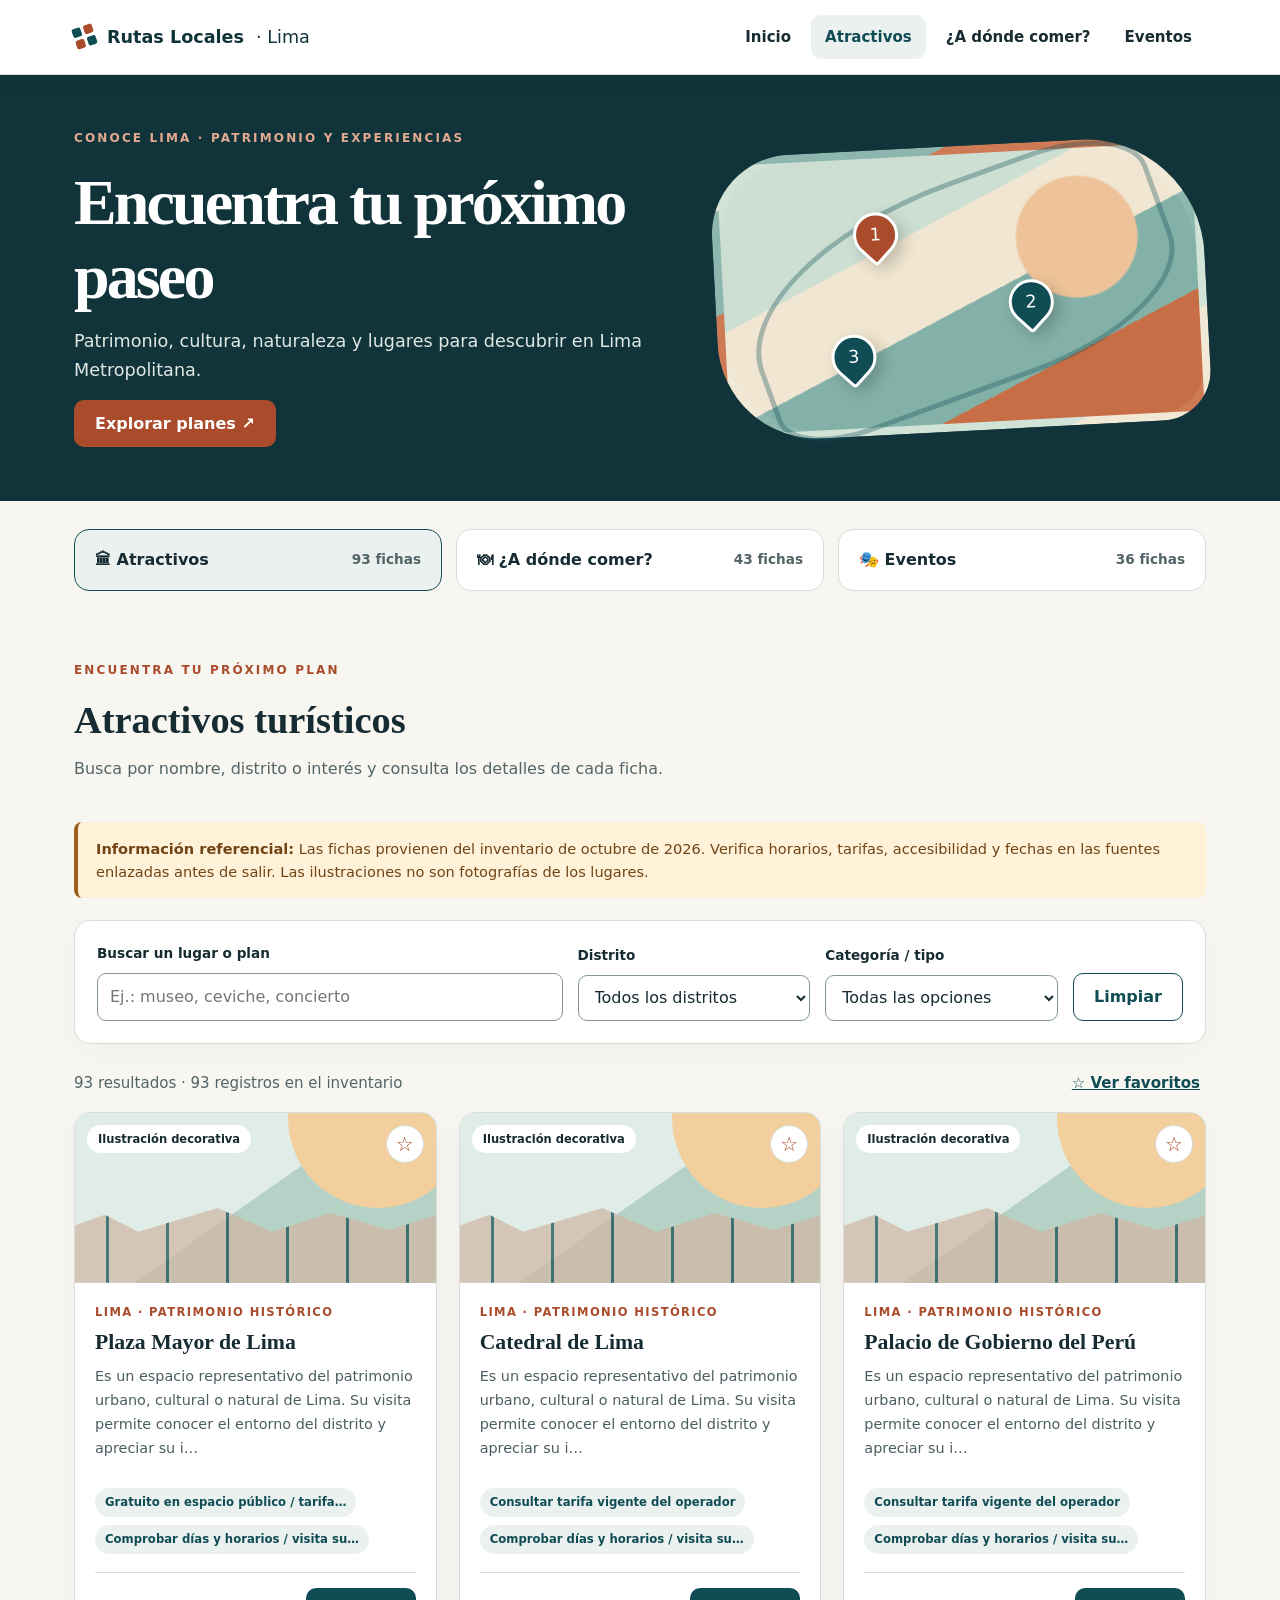
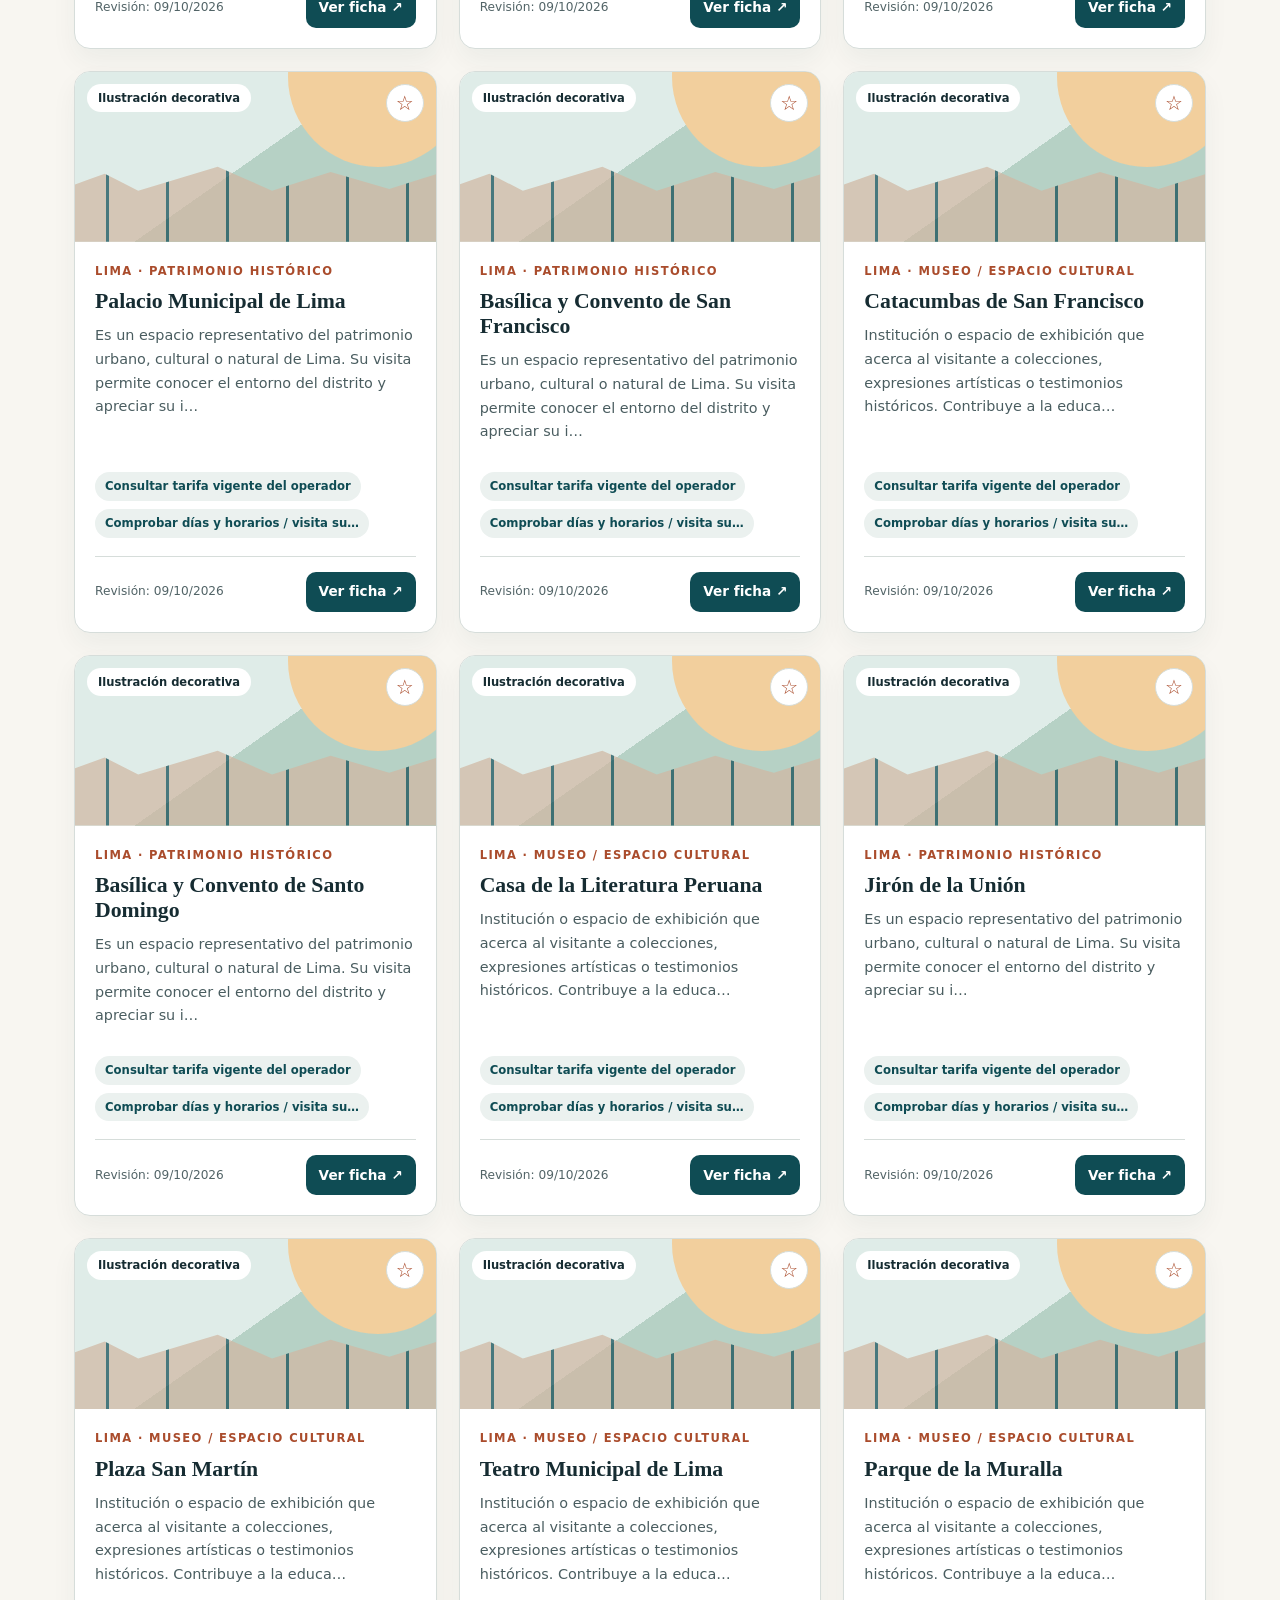
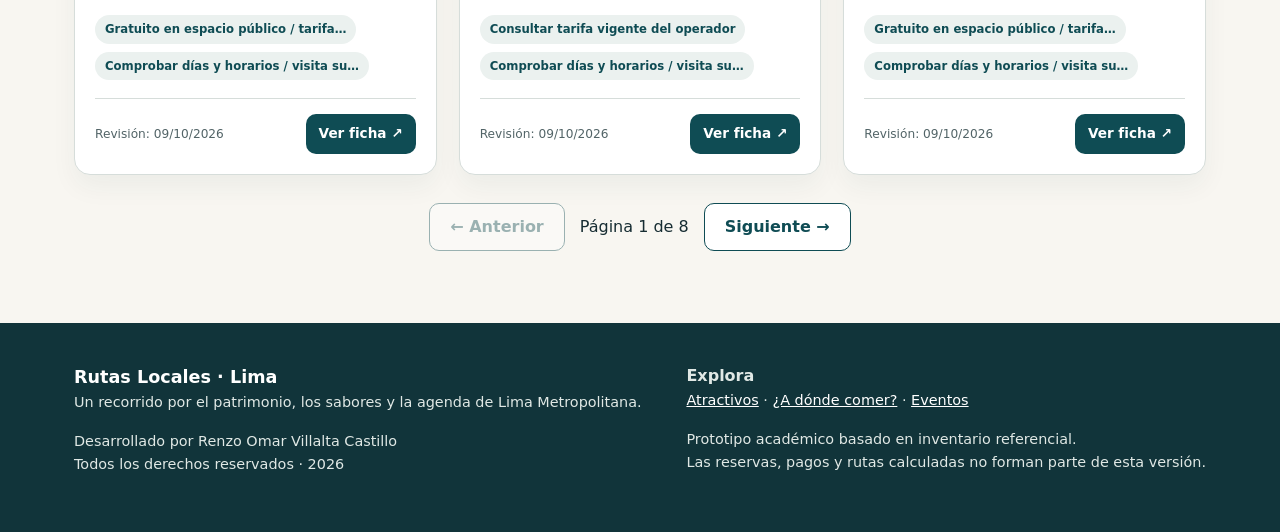
==== atractivos.html @ d4fa23a5 "Se actualiza el repositorio" ====
<!doctype html><html lang="es"><head><meta charset="utf-8"><meta name="viewport" content="width=device-width, initial-scale=1"><meta name="theme-color" content="#11343a"><meta name="description" content="Explora atractivos, gastronomía y eventos de Lima Metropolitana con fichas, filtros y enlaces a fuentes."><link rel="stylesheet" href="assets/estilos.css"><title>Rutas Locales Lima</title></head><body data-section="atractivos"><a class="skip" href="#main">Saltar al contenido</a><header class="site-header"><div class="wrap nav"><a class="brand" href="index.html" aria-label="Rutas Locales Lima, inicio"><span class="logo" aria-hidden="true"><i></i><i></i><i></i><i></i></span> Rutas Locales <span style="font-weight:400">· Lima</span></a><button class="menu-toggle" id="mobile-menu" type="button" aria-expanded="false" aria-controls="nav-links">☰ Menú</button><nav class="links" id="nav-links" aria-label="Navegación principal"><a href="index.html">Inicio</a><a id="nav-atractivos" href="atractivos.html">Atractivos</a><a id="nav-restaurantes" href="restaurantes.html">¿A dónde comer?</a><a id="nav-eventos" href="eventos.html">Eventos</a></nav></div></header><main id="main"><section class="hero"><div class="wrap hero-inner"><div><div class="eyebrow" id="hero-eyebrow"></div><h1 id="hero-title"></h1><p id="hero-subtitle"></p><a class="btn btn-accent" href="#explorar">Explorar planes ↗</a></div><div class="hero-art" aria-hidden="true"><div class="pin one"><span>1</span></div><div class="pin two"><span>2</span></div><div class="pin three"><span>3</span></div></div></div></section><div class="wrap"><nav class="tabs" aria-label="Explorar secciones"><a id="tab-atractivos" class="tab" href="atractivos.html"><span>🏛 Atractivos</span><b id="count-atractivos"></b></a><a id="tab-restaurantes" class="tab" href="restaurantes.html"><span>🍽 ¿A dónde comer?</span><b id="count-restaurantes"></b></a><a id="tab-eventos" class="tab" href="eventos.html"><span>🎭 Eventos</span><b id="count-eventos"></b></a></nav><section class="catalog" id="explorar"><div class="section-head"><div><div class="eyebrow" style="color:var(--terra)">ENCUENTRA TU PRÓXIMO PLAN</div><h2 id="section-title"></h2><p id="section-description"></p></div></div><div class="notice" role="note"><strong>Información referencial:</strong> Las fichas provienen del inventario de octubre de 2026. Verifica horarios, tarifas, accesibilidad y fechas en las fuentes enlazadas antes de salir. Las ilustraciones no son fotografías de los lugares.</div><form class="filters" id="filter-form" onsubmit="return false"><div class="field"><label for="search">Buscar un lugar o plan</label><input id="search" type="search" placeholder="Ej.: museo, ceviche, concierto" autocomplete="off"></div><div class="field"><label for="district">Distrito</label><select id="district"><option value="">Todos los distritos</option></select></div><div class="field"><label id="category-label" for="category">Categoría / tipo</label><select id="category"><option value="">Todas</option></select></div><button id="clear" class="btn btn-light" type="button">Limpiar</button></form><div class="meta-line"><span id="result-count" aria-live="polite"></span><button type="button" class="toggle-favs" id="only-favs">☆ Ver favoritos</button></div><div class="cards" id="results" aria-label="Resultados del catálogo"></div><nav class="pages" aria-label="Paginación"><button id="prev" type="button" class="btn btn-light">← Anterior</button><span id="page-label" aria-live="polite"></span><button id="next" type="button" class="btn btn-light">Siguiente →</button></nav></section></div></main><footer class="site-footer"><div class="wrap footer-grid"><div><a class="brand" href="index.html" style="color:white">Rutas Locales · Lima</a><p>Un recorrido por el patrimonio, los sabores y la agenda de Lima Metropolitana.</p><p>Desarrollado por Renzo Omar Villalta Castillo<br>Todos los derechos reservados · 2026</p></div><div><strong>Explora</strong><p><a href="atractivos.html">Atractivos</a> · <a href="restaurantes.html">¿A dónde comer?</a> · <a href="eventos.html">Eventos</a></p><p>Prototipo académico basado en inventario referencial.<br>Las reservas, pagos y rutas calculadas no forman parte de esta versión.</p></div></div></footer><dialog class="dialog" id="detail-modal" aria-labelledby="modal-title"><div class="dialog-content"><div class="dialog-top"><div><div class="kicker" id="modal-kicker"></div><h2 id="modal-title"></h2></div><button class="close" id="modal-close" aria-label="Cerrar ficha" type="button">×</button></div><p id="modal-description"></p><div class="detail-grid" id="modal-fields"></div><div class="detail-links" id="modal-links"></div><div class="related" id="related"></div></div></dialog><script src="assets/datos.js"></script><script src="assets/app.js"></script></body></html>
---- assets/estilos.css ----
:root{--deep:#11343a;--primary:#0f4c54;--terra:#aa4c2c;--ink:#162c32;--canvas:#f8f6f1;--mist:#ebf1ef;--border:#d6ddda;--muted:#526467;--radius:16px}*{box-sizing:border-box}html{scroll-behavior:smooth}body{margin:0;background:var(--canvas);color:var(--ink);font:16px/1.6 system-ui,-apple-system,'Segoe UI',sans-serif}a{color:var(--primary)}button,input,select{font:inherit}button,a,select,input{outline-offset:3px}button:focus-visible,a:focus-visible,input:focus-visible,select:focus-visible{outline:3px solid #e6a65c}h1,h2,h3{font-family:Georgia,'Times New Roman',serif;line-height:1.15;margin:0 0 14px}h1{font-size:clamp(2.6rem,5vw,4.8rem);letter-spacing:-.045em}h2{font-size:clamp(1.8rem,3vw,2.7rem)}h3{font-size:1.45rem}p{margin:0 0 16px}.wrap{max-width:1180px;margin:auto;padding:0 24px}.skip{position:absolute;left:-9999px;top:0;background:white;padding:14px;z-index:200}.skip:focus{left:8px}.site-header{background:white;border-bottom:1px solid var(--border);position:sticky;top:0;z-index:50;box-shadow:0 5px 20px #11343a09}.nav{display:flex;align-items:center;justify-content:space-between;min-height:74px;gap:16px}.brand{font-weight:850;text-decoration:none;color:var(--deep);display:flex;align-items:center;gap:12px;white-space:nowrap;font-size:1.1rem}.logo{display:grid;grid-template-columns:repeat(2,9px);gap:3px;transform:rotate(-19deg)}.logo i{width:9px;height:9px;border-radius:2px;background:var(--primary)}.logo i:nth-child(2),.logo i:nth-child(3){background:var(--terra)}.links{display:flex;gap:6px;align-items:center}.links a{text-decoration:none;color:var(--ink);padding:10px 14px;border-radius:10px;font-weight:650;font-size:.94rem}.links a:hover,.links a.active{background:var(--mist);color:var(--primary)}.menu-toggle{display:none;border:1px solid var(--border);background:white;border-radius:10px;padding:8px 14px;min-height:44px;cursor:pointer}.hero{background:var(--deep);color:white;overflow:hidden}.hero-inner{display:grid;grid-template-columns:minmax(0,1.1fr) minmax(310px,.9fr);align-items:center;min-height:385px;gap:40px;padding-top:54px;padding-bottom:54px}.eyebrow{color:#e4aa91;letter-spacing:.18em;font-size:.75rem;font-weight:850;text-transform:uppercase;margin-bottom:18px}.hero p{color:#e0e8e5;max-width:56ch;font-size:1.1rem}.hero-art{min-height:285px;border-radius:80px 120px 50px 100px;position:relative;background:radial-gradient(circle at 75% 33%,#eec399 0 15%,transparent 15.5%),linear-gradient(155deg,#cddfd3 0 34%,#f0e6d1 34% 54%,#83b1a7 54% 75%,#c86e46 75%);border:8px solid #ffffff15;transform:rotate(-3deg)}.hero-art:before{content:"";position:absolute;inset:30px 20px;border:5px solid #0f4c5455;border-radius:55% 25% 40% 20%;transform:rotate(-17deg)}.pin{position:absolute;background:var(--terra);color:white;min-width:45px;height:45px;border:3px solid white;border-radius:50% 50% 50% 4px;transform:rotate(-45deg);display:grid;place-items:center;box-shadow:0 8px 16px #0003;font-size:1.1rem}.pin span{transform:rotate(45deg)}.pin.one{top:20%;left:28%}.pin.two{top:48%;left:60%;background:var(--primary)}.pin.three{top:65%;left:22%;background:var(--primary)}.btn{display:inline-flex;align-items:center;justify-content:center;min-height:44px;padding:10px 20px;border:1.5px solid transparent;border-radius:10px;font-weight:750;text-decoration:none;cursor:pointer;transition:.2s;gap:8px}.btn-primary{background:var(--primary);color:white}.btn-accent{background:var(--terra);color:white}.btn-light{background:white;color:var(--primary);border-color:var(--primary)}.btn:hover{filter:brightness(1.1);transform:translateY(-1px)}.btn.small{font-size:.85rem;padding:8px 12px;min-height:40px}.btn:disabled{opacity:.4;cursor:not-allowed}.tabs{display:grid;grid-template-columns:repeat(3,1fr);gap:14px;margin:28px 0}.tab{display:flex;align-items:center;justify-content:space-between;gap:10px;text-decoration:none;border:1px solid var(--border);border-radius:15px;background:white;padding:17px 20px;font-weight:800;color:var(--ink)}.tab b{font-size:.85rem;color:var(--muted)}.tab.current{background:var(--mist);border-color:var(--primary)}main section.catalog{padding:42px 0 72px}.section-head{display:flex;justify-content:space-between;gap:25px;align-items:end;margin-bottom:24px}.section-head p{color:var(--muted);max-width:650px}.notice{background:#fff2d9;border-left:4px solid #9d601b;padding:15px 18px;border-radius:8px;color:#714415;font-size:.91rem;margin:22px 0}.filters{background:white;border:1px solid var(--border);padding:22px;border-radius:16px;display:grid;grid-template-columns:2fr 1fr 1fr auto;gap:15px;align-items:end;box-shadow:0 8px 30px #163a3909}.field label{font-weight:750;font-size:.85rem;display:block;margin-bottom:8px}.field input,.field select{width:100%;min-height:46px;border:1px solid #849995;border-radius:9px;padding:10px 12px;background:white;color:var(--ink)}.meta-line{display:flex;justify-content:space-between;flex-wrap:wrap;gap:12px;align-items:center;margin:26px 0 16px;color:var(--muted);font-size:.94rem}.toggle-favs{border:0;background:transparent;color:var(--primary);text-decoration:underline;cursor:pointer;font-weight:700}.cards{display:grid;grid-template-columns:repeat(3,minmax(0,1fr));gap:22px}.card{background:white;border:1px solid var(--border);border-radius:16px;overflow:hidden;display:flex;flex-direction:column;box-shadow:0 12px 26px #11343a0d}.card-art{height:170px;position:relative;overflow:hidden;background:linear-gradient(145deg,#dfece8 0 50%,#b6d1c5 50%)}.card-art:before{content:"";position:absolute;width:180px;height:180px;border-radius:50%;background:#f2cf9d;right:-32px;top:-85px}.card-art:after{content:"";position:absolute;bottom:0;left:-8%;width:116%;height:85px;background:repeating-linear-gradient(90deg,#0f4c54 0 3px,transparent 3px 60px),linear-gradient(#d0b8a2,#d0b8a2);clip-path:polygon(0 45%,14% 20%,22% 40%,41% 12%,54% 40%,68% 18%,82% 38%,100% 10%,100% 100%,0 100%);opacity:.72}.card-art.food{background:linear-gradient(155deg,#f5e3ce 20%,#edd0b0 55%,#adc9ba 55%)}.card-art.food:after{width:135px;height:135px;bottom:-35px;left:calc(50% - 68px);border:18px solid #fffdf8;border-radius:50%;background:radial-gradient(circle at 45% 40%,#cc6e3d 0 22%,#648a64 24% 35%,#f4ce90 38% 60%,#a14b29 65%);clip-path:none;opacity:1;box-shadow:0 7px 30px #40201930}.card-art.event{background:linear-gradient(145deg,#e8d8cf 0 52%,#a6c8ba 52%)}.card-art.event:after{width:65%;height:115px;bottom:-18px;left:18%;background:linear-gradient(135deg,#a84c2c,#6e2f27);clip-path:polygon(0 0,100% 0,90% 100%,10% 100%);opacity:1}.art-tag{position:absolute;top:12px;left:12px;background:white;border-radius:20px;padding:5px 11px;font-weight:800;font-size:.72rem;z-index:2}.fav{position:absolute;right:12px;top:12px;z-index:2;min-height:38px;min-width:38px;border-radius:50%;border:1px solid #d6ddda;background:white;color:var(--terra);font-size:1.25rem;cursor:pointer}.fav[aria-pressed=true]{background:#fbe7dc}.card-body{padding:20px;display:flex;flex-direction:column;flex:1}.kicker{font-size:.72rem;letter-spacing:.12em;text-transform:uppercase;color:var(--terra);font-weight:850;margin-bottom:9px}.card h3{font-size:1.36rem;margin-bottom:10px}.card p{color:#4a5d60;font-size:.9rem;line-height:1.65}.facts{display:flex;flex-wrap:wrap;gap:8px;margin-top:auto;padding-top:12px}.chip{background:var(--mist);color:var(--primary);padding:5px 10px;border-radius:30px;font-size:.73rem;font-weight:750;max-width:100%;overflow:hidden;text-overflow:ellipsis;white-space:nowrap}.card-bottom{border-top:1px solid var(--border);margin-top:18px;padding-top:15px;display:flex;align-items:center;justify-content:space-between;gap:10px}.stamp{font-size:.76rem;color:var(--muted)}.pages{display:flex;justify-content:center;align-items:center;gap:15px;margin-top:28px}.empty{padding:40px;background:white;text-align:center;border:1px dashed var(--border);border-radius:16px}.site-footer{background:var(--deep);color:#e0e8e5;padding:40px 0}.site-footer p{font-size:.9rem}.footer-grid{display:flex;justify-content:space-between;gap:30px;flex-wrap:wrap}.footer-grid a{color:white}.dialog{border:0;padding:0;background:white;border-radius:18px;max-width:min(790px,calc(100% - 25px));width:100%;max-height:90vh;box-shadow:0 25px 75px #0006;color:var(--ink)}.dialog::backdrop{background:#092628ab}.dialog-content{padding:28px}.dialog-top{display:flex;justify-content:space-between;align-items:start;gap:18px}.close{border:1px solid var(--border);background:white;border-radius:9px;min-height:40px;min-width:40px;cursor:pointer;font-size:1.3rem}.detail-grid{display:grid;grid-template-columns:1fr 1fr;gap:15px;margin:20px 0}.detail{background:var(--canvas);border:1px solid var(--border);border-radius:12px;padding:13px 16px;overflow-wrap:anywhere}.detail strong{display:block;font-size:.79rem;text-transform:uppercase;letter-spacing:.045em;color:var(--primary);margin-bottom:7px}.detail span{white-space:pre-wrap;font-size:.91rem}.detail-links{display:flex;flex-wrap:wrap;gap:10px;margin-top:22px}.related{margin-top:25px;padding-top:18px;border-top:1px solid var(--border)}.related-list{display:flex;flex-wrap:wrap;gap:8px}.related-list button{border:1px solid var(--border);background:white;border-radius:10px;padding:9px;cursor:pointer;color:var(--primary)}@media(max-width:920px){.cards{grid-template-columns:repeat(2,minmax(0,1fr))}.filters{grid-template-columns:1fr 1fr}.hero-inner{gap:22px}.hero-art{min-height:240px}}@media(max-width:680px){.wrap{padding:0 17px}.menu-toggle{display:block}.links{display:none;position:absolute;top:74px;left:0;right:0;background:white;box-shadow:0 12px 16px #0002;padding:12px 20px;flex-direction:column;align-items:stretch}.links.open{display:flex}.hero-inner{grid-template-columns:1fr;padding-top:50px;padding-bottom:25px}.hero-art{min-height:170px;margin-top:10px}.tabs{grid-template-columns:1fr;gap:8px}.section-head{display:block}.filters{grid-template-columns:1fr}.cards{grid-template-columns:1fr}.detail-grid{grid-template-columns:1fr}.dialog-content{padding:18px}.footer-grid{display:block}}@media(prefers-reduced-motion:reduce){html{scroll-behavior:auto}*{transition:none!important}}
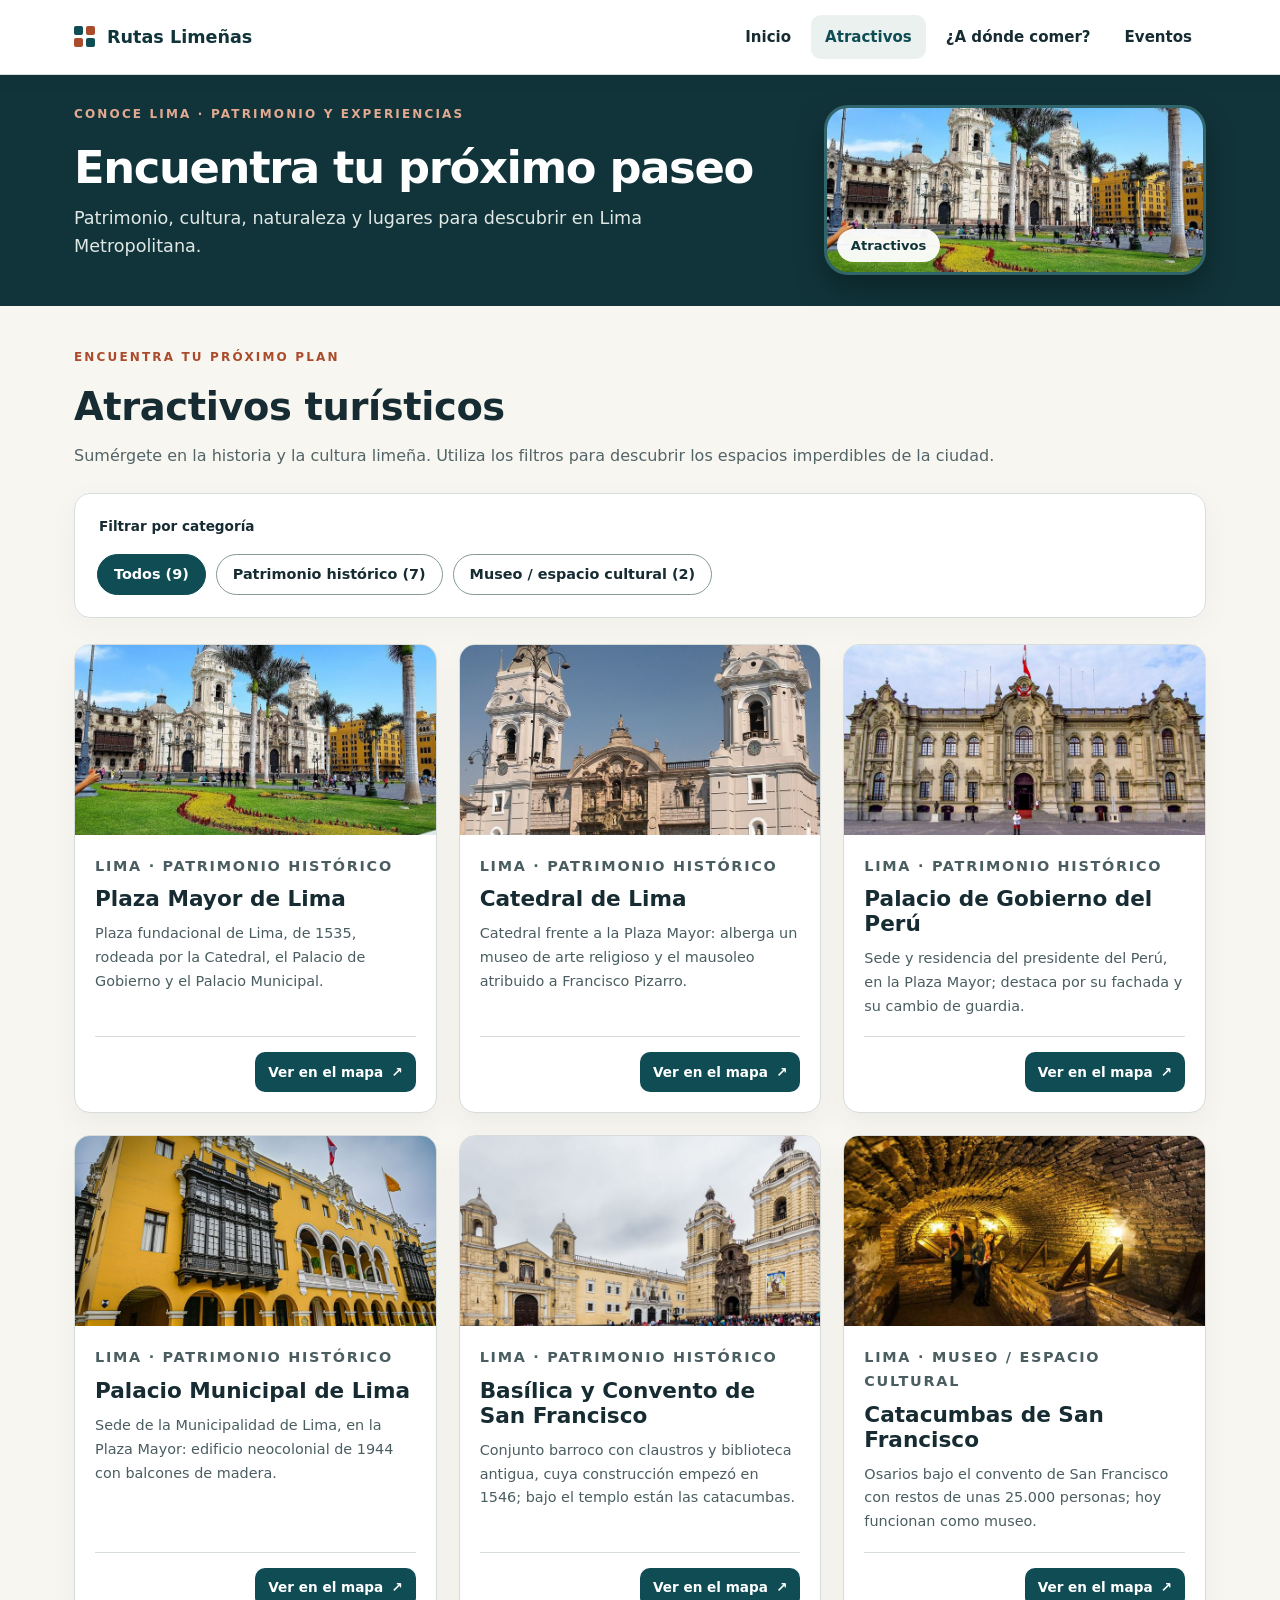
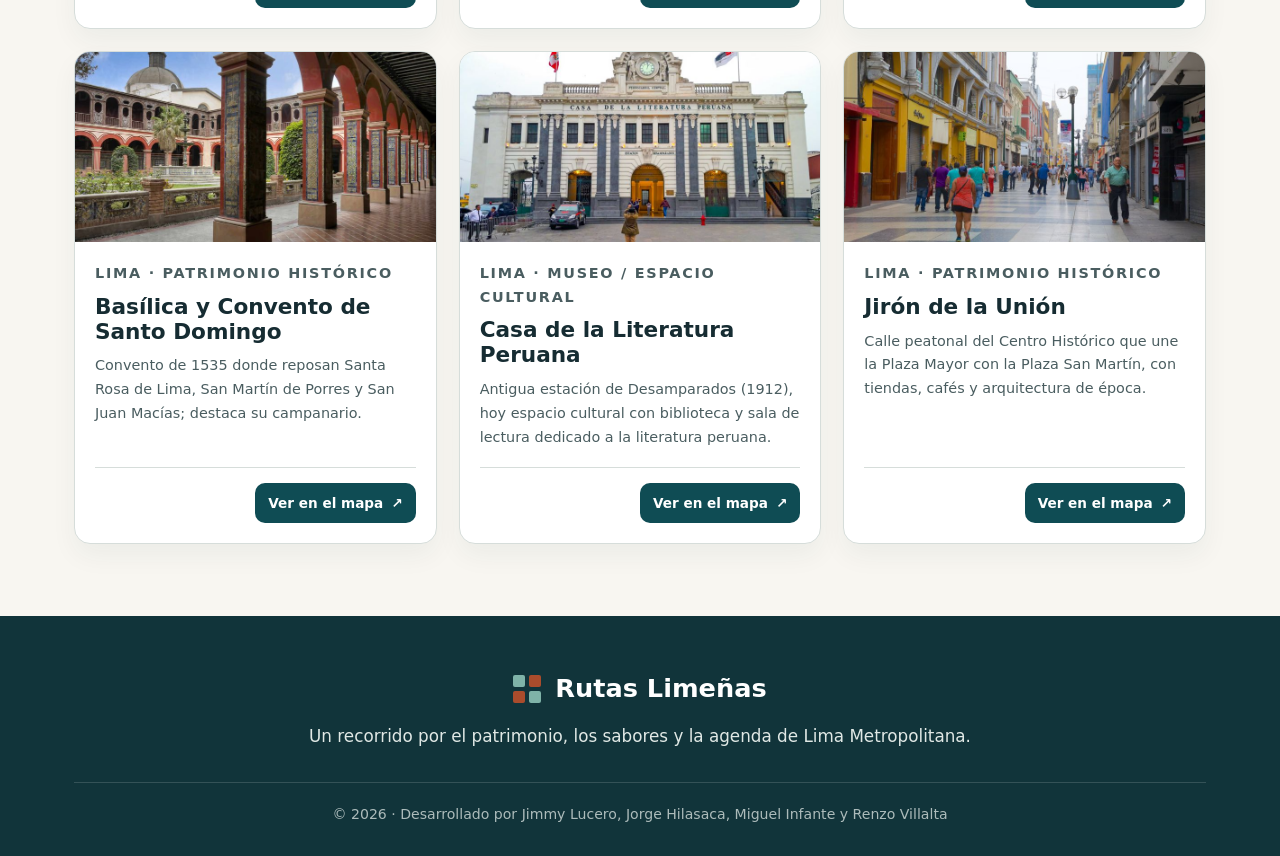
==== commit bba027f8: "Se actualizó a lenguaje HTML5 y CSS3." ====
--- a/atractivos.html
+++ b/atractivos.html
@@ -1 +1,353 @@
-<!doctype html><html lang="es"><head><meta charset="utf-8"><meta name="viewport" content="width=device-width, initial-scale=1"><meta name="theme-color" content="#11343a"><meta name="description" content="Explora atractivos, gastronomía y eventos de Lima Metropolitana con fichas, filtros y enlaces a fuentes."><link rel="stylesheet" href="assets/estilos.css"><title>Rutas Locales Lima</title></head><body data-section="atractivos"><a class="skip" href="#main">Saltar al contenido</a><header class="site-header"><div class="wrap nav"><a class="brand" href="index.html" aria-label="Rutas Locales Lima, inicio"><span class="logo" aria-hidden="true"><i></i><i></i><i></i><i></i></span> Rutas Locales <span style="font-weight:400">· Lima</span></a><button class="menu-toggle" id="mobile-menu" type="button" aria-expanded="false" aria-controls="nav-links">☰ Menú</button><nav class="links" id="nav-links" aria-label="Navegación principal"><a href="index.html">Inicio</a><a id="nav-atractivos" href="atractivos.html">Atractivos</a><a id="nav-restaurantes" href="restaurantes.html">¿A dónde comer?</a><a id="nav-eventos" href="eventos.html">Eventos</a></nav></div></header><main id="main"><section class="hero"><div class="wrap hero-inner"><div><div class="eyebrow" id="hero-eyebrow"></div><h1 id="hero-title"></h1><p id="hero-subtitle"></p><a class="btn btn-accent" href="#explorar">Explorar planes ↗</a></div><div class="hero-art" aria-hidden="true"><div class="pin one"><span>1</span></div><div class="pin two"><span>2</span></div><div class="pin three"><span>3</span></div></div></div></section><div class="wrap"><nav class="tabs" aria-label="Explorar secciones"><a id="tab-atractivos" class="tab" href="atractivos.html"><span>🏛 Atractivos</span><b id="count-atractivos"></b></a><a id="tab-restaurantes" class="tab" href="restaurantes.html"><span>🍽 ¿A dónde comer?</span><b id="count-restaurantes"></b></a><a id="tab-eventos" class="tab" href="eventos.html"><span>🎭 Eventos</span><b id="count-eventos"></b></a></nav><section class="catalog" id="explorar"><div class="section-head"><div><div class="eyebrow" style="color:var(--terra)">ENCUENTRA TU PRÓXIMO PLAN</div><h2 id="section-title"></h2><p id="section-description"></p></div></div><div class="notice" role="note"><strong>Información referencial:</strong> Las fichas provienen del inventario de octubre de 2026. Verifica horarios, tarifas, accesibilidad y fechas en las fuentes enlazadas antes de salir. Las ilustraciones no son fotografías de los lugares.</div><form class="filters" id="filter-form" onsubmit="return false"><div class="field"><label for="search">Buscar un lugar o plan</label><input id="search" type="search" placeholder="Ej.: museo, ceviche, concierto" autocomplete="off"></div><div class="field"><label for="district">Distrito</label><select id="district"><option value="">Todos los distritos</option></select></div><div class="field"><label id="category-label" for="category">Categoría / tipo</label><select id="category"><option value="">Todas</option></select></div><button id="clear" class="btn btn-light" type="button">Limpiar</button></form><div class="meta-line"><span id="result-count" aria-live="polite"></span><button type="button" class="toggle-favs" id="only-favs">☆ Ver favoritos</button></div><div class="cards" id="results" aria-label="Resultados del catálogo"></div><nav class="pages" aria-label="Paginación"><button id="prev" type="button" class="btn btn-light">← Anterior</button><span id="page-label" aria-live="polite"></span><button id="next" type="button" class="btn btn-light">Siguiente →</button></nav></section></div></main><footer class="site-footer"><div class="wrap footer-grid"><div><a class="brand" href="index.html" style="color:white">Rutas Locales · Lima</a><p>Un recorrido por el patrimonio, los sabores y la agenda de Lima Metropolitana.</p><p>Desarrollado por Renzo Omar Villalta Castillo<br>Todos los derechos reservados · 2026</p></div><div><strong>Explora</strong><p><a href="atractivos.html">Atractivos</a> · <a href="restaurantes.html">¿A dónde comer?</a> · <a href="eventos.html">Eventos</a></p><p>Prototipo académico basado en inventario referencial.<br>Las reservas, pagos y rutas calculadas no forman parte de esta versión.</p></div></div></footer><dialog class="dialog" id="detail-modal" aria-labelledby="modal-title"><div class="dialog-content"><div class="dialog-top"><div><div class="kicker" id="modal-kicker"></div><h2 id="modal-title"></h2></div><button class="close" id="modal-close" aria-label="Cerrar ficha" type="button">×</button></div><p id="modal-description"></p><div class="detail-grid" id="modal-fields"></div><div class="detail-links" id="modal-links"></div><div class="related" id="related"></div></div></dialog><script src="assets/datos.js"></script><script src="assets/app.js"></script></body></html>+<!doctype html>
+<!--
+  ============================================================
+  atractivos.html · Sección "Atractivos turísticos" de "Rutas Limeñas"
+  ------------------------------------------------------------
+  Página estática: solo HTML5 y CSS3 (css/estilos.css).
+  Sin JavaScript ni frameworks externos.
+
+  Las 9 tarjetas se escribieron directamente en el HTML con datos
+  del archivo inventario.json (93 registros en la sección).
+  Cómo funciona sin JavaScript:
+    - Filtros  → botones de opción (radio) + regla CSS :has()
+    - Enlaces  → cada tarjeta abre su ubicación en Google Maps
+  Estructura:
+    header  → logotipo, menú móvil y navegación
+    main    → hero ligero + filtros + 9 tarjetas con enlaces
+    footer  → nombre del sitio, descripción y autores
+  ============================================================
+-->
+<html lang="es">
+  <head>
+    <meta charset="utf-8">
+    <!-- Viewport: necesario para que las media queries funcionen en móviles -->
+    <meta name="viewport" content="width=device-width, initial-scale=1">
+    <meta name="theme-color" content="#11343a">
+    <meta name="description" content="Explora atractivos, gastronomía y eventos de Lima Metropolitana con descripciones breves y enlaces a mapas.">
+    <title>Atractivos turísticos | Rutas Limeñas</title>
+
+    <!-- Hoja de estilos externa: todo el diseño visual del sitio -->
+    <link rel="stylesheet" href="css/estilos.css">
+  </head>
+
+  <body>
+    <!-- Enlace de accesibilidad: salta directo al contenido con el teclado -->
+    <a class="skip" href="#main">Saltar al contenido</a>
+
+    <!-- ================= CABECERA ================= -->
+    <header class="site-header">
+      <div class="wrap nav">
+        <!-- Logotipo: los 4 <i> se dibujan como cuadros con CSS Grid -->
+        <a class="brand" href="index.html" aria-label="Rutas Limeñas, ir al inicio">
+          <span class="logo" aria-hidden="true">
+            <i></i>
+            <i></i>
+            <i></i>
+            <i></i>
+          </span>
+          Rutas Limeñas
+        </a>
+
+        <!--
+          Menú móvil sin JavaScript: la casilla guarda el estado
+          (marcada = abierto) y la etiqueta funciona como botón.
+          Ambos solo se muestran en pantallas pequeñas.
+        -->
+        <input class="menu-check" type="checkbox" id="menu-check" aria-controls="nav-links">
+        <label class="menu-toggle" for="menu-check">
+          <span aria-hidden="true">☰</span> Menú
+        </label>
+
+        <!-- Navegación principal: aria-current marca la página actual -->
+        <nav class="links" id="nav-links" aria-label="Navegación principal">
+          <a href="index.html">Inicio</a>
+          <a href="atractivos.html" aria-current="page">Atractivos</a>
+          <a href="restaurantes.html">¿A dónde comer?</a>
+          <a href="eventos.html">Eventos</a>
+        </nav>
+      </div>
+    </header>
+
+    <!-- ================= CONTENIDO PRINCIPAL ================= -->
+    <main id="main">
+      <!-- HERO LIGERO: título, texto y una sola foto de la sección (sin botón) -->
+      <section class="hero hero-ligero" aria-labelledby="hero-titulo">
+        <div class="wrap hero-inner">
+          <div class="hero-text">
+            <p class="eyebrow">Conoce Lima · Patrimonio y experiencias</p>
+            <h1 id="hero-titulo">Encuentra tu próximo paseo</h1>
+            <p>Patrimonio, cultura, naturaleza y lugares para descubrir en Lima Metropolitana.</p>
+          </div>
+
+          <div class="hero-visual">
+            <figure class="hero-art hero-tile">
+              <img src="imagenes/miniaturas/atractivo_1.jpg" width="800" height="450" decoding="async"
+                   alt="Plaza Mayor de Lima con jardines, palmeras y la Catedral al fondo">
+              <figcaption>Atractivos</figcaption>
+            </figure>
+          </div>
+        </div>
+      </section>
+
+      <div class="wrap">
+        <!-- ================= CATÁLOGO ================= -->
+        <section class="catalog" id="explorar" aria-labelledby="titulo-seccion">
+          <div class="section-head">
+            <p class="eyebrow">Encuentra tu próximo plan</p>
+            <h2 id="titulo-seccion">Atractivos turísticos</h2>
+            <p>Sumérgete en la historia y la cultura limeña. Utiliza los filtros para descubrir los espacios imperdibles de la ciudad.</p>
+          </div>
+
+          <!--
+            FILTROS SIN JAVASCRIPT
+            Cada <input type="radio"> va seguido de su <label>. En
+            estilos.css, ".catalog:has(#f-X:checked)" oculta las tarjetas
+            que no tienen la clase f-X. No es un <form>: no se envía nada.
+          -->
+          <fieldset class="filtros">
+            <legend>Filtrar por categoría</legend>
+            <input class="visualmente-oculto" type="radio" name="filtro" id="f-todos" checked>
+            <label for="f-todos">Todos (9)</label>
+            <input class="visualmente-oculto" type="radio" name="filtro" id="f-patrimonio">
+            <label for="f-patrimonio">Patrimonio histórico (7)</label>
+            <input class="visualmente-oculto" type="radio" name="filtro" id="f-museo">
+            <label for="f-museo">Museo / espacio cultural (2)</label>
+          </fieldset>
+
+          <!-- Rejilla de tarjetas: 3 columnas en escritorio, 2 en tablet y 1 en móvil -->
+          <div class="cards">
+          <!-- Tarjeta 1 · Plaza Mayor de Lima -->
+          <article class="card f-patrimonio" aria-labelledby="t-plaza-mayor-de-lima">
+            <figure class="card-media">
+              <img src="imagenes/miniaturas/atractivo_1.jpg"
+                   srcset="imagenes/miniaturas/atractivo_1.jpg 800w, imagenes/grandes/atractivo_1.jpg 1200w"
+                   sizes="(max-width: 680px) 100vw, (max-width: 920px) 50vw, 380px"
+                   width="800" height="450" loading="lazy" decoding="async"
+                   alt="Plaza Mayor de Lima con jardines, palmeras y la Catedral al fondo">
+            </figure>
+
+            <div class="card-body">
+              <p class="kicker">Lima · Patrimonio histórico</p>
+              <h3 id="t-plaza-mayor-de-lima">Plaza Mayor de Lima</h3>
+              <p>Plaza fundacional de Lima, de 1535, rodeada por la Catedral, el Palacio de Gobierno y el Palacio Municipal.</p>
+
+              <div class="card-bottom">
+                <a class="btn btn-primary small" href="https://www.google.com/maps/search/?api=1&amp;query=Plaza%20Mayor%20de%20Lima%20Lima%20Lima%20Peru" target="_blank" rel="noopener noreferrer">
+                  Ver en el mapa <span aria-hidden="true">↗</span><span class="visualmente-oculto">: Plaza Mayor de Lima (se abre en una pestaña nueva)</span>
+                </a>
+              </div>
+            </div>
+          </article>
+
+          <!-- Tarjeta 2 · Catedral de Lima -->
+          <article class="card f-patrimonio" aria-labelledby="t-catedral-de-lima">
+            <figure class="card-media">
+              <img src="imagenes/miniaturas/atractivo_2.jpg"
+                   srcset="imagenes/miniaturas/atractivo_2.jpg 800w, imagenes/grandes/atractivo_2.jpg 1005w"
+                   sizes="(max-width: 680px) 100vw, (max-width: 920px) 50vw, 380px"
+                   width="800" height="815" loading="lazy" decoding="async"
+                   alt="Fachada de la Catedral de Lima con sus dos torres">
+            </figure>
+
+            <div class="card-body">
+              <p class="kicker">Lima · Patrimonio histórico</p>
+              <h3 id="t-catedral-de-lima">Catedral de Lima</h3>
+              <p>Catedral frente a la Plaza Mayor: alberga un museo de arte religioso y el mausoleo atribuido a Francisco Pizarro.</p>
+
+              <div class="card-bottom">
+                <a class="btn btn-primary small" href="https://www.google.com/maps/search/?api=1&amp;query=Catedral%20de%20Lima%20Lima%20Lima%20Peru" target="_blank" rel="noopener noreferrer">
+                  Ver en el mapa <span aria-hidden="true">↗</span><span class="visualmente-oculto">: Catedral de Lima (se abre en una pestaña nueva)</span>
+                </a>
+              </div>
+            </div>
+          </article>
+
+          <!-- Tarjeta 3 · Palacio de Gobierno del Perú -->
+          <article class="card f-patrimonio" aria-labelledby="t-palacio-de-gobierno-del-peru">
+            <figure class="card-media">
+              <img src="imagenes/miniaturas/atractivo_3.jpg"
+                   srcset="imagenes/miniaturas/atractivo_3.jpg 800w, imagenes/grandes/atractivo_3.jpg 1600w"
+                   sizes="(max-width: 680px) 100vw, (max-width: 920px) 50vw, 380px"
+                   width="800" height="534" loading="lazy" decoding="async"
+                   alt="Fachada del Palacio de Gobierno del Perú con la bandera nacional">
+            </figure>
+
+            <div class="card-body">
+              <p class="kicker">Lima · Patrimonio histórico</p>
+              <h3 id="t-palacio-de-gobierno-del-peru">Palacio de Gobierno del Perú</h3>
+              <p>Sede y residencia del presidente del Perú, en la Plaza Mayor; destaca por su fachada y su cambio de guardia.</p>
+
+              <div class="card-bottom">
+                <a class="btn btn-primary small" href="https://www.google.com/maps/search/?api=1&amp;query=Palacio%20de%20Gobierno%20del%20Per%C3%BA%20Lima%20Lima%20Peru" target="_blank" rel="noopener noreferrer">
+                  Ver en el mapa <span aria-hidden="true">↗</span><span class="visualmente-oculto">: Palacio de Gobierno del Perú (se abre en una pestaña nueva)</span>
+                </a>
+              </div>
+            </div>
+          </article>
+
+          <!-- Tarjeta 4 · Palacio Municipal de Lima -->
+          <article class="card f-patrimonio" aria-labelledby="t-palacio-municipal-de-lima">
+            <figure class="card-media">
+              <img src="imagenes/miniaturas/atractivo_4.jpg"
+                   srcset="imagenes/miniaturas/atractivo_4.jpg 800w, imagenes/grandes/atractivo_4.jpg 1023w"
+                   sizes="(max-width: 680px) 100vw, (max-width: 920px) 50vw, 380px"
+                   width="800" height="533" loading="lazy" decoding="async"
+                   alt="Palacio Municipal de Lima, edificio amarillo con balcones de madera">
+            </figure>
+
+            <div class="card-body">
+              <p class="kicker">Lima · Patrimonio histórico</p>
+              <h3 id="t-palacio-municipal-de-lima">Palacio Municipal de Lima</h3>
+              <p>Sede de la Municipalidad de Lima, en la Plaza Mayor: edificio neocolonial de 1944 con balcones de madera.</p>
+
+              <div class="card-bottom">
+                <a class="btn btn-primary small" href="https://www.google.com/maps/search/?api=1&amp;query=Palacio%20Municipal%20de%20Lima%20Lima%20Lima%20Peru" target="_blank" rel="noopener noreferrer">
+                  Ver en el mapa <span aria-hidden="true">↗</span><span class="visualmente-oculto">: Palacio Municipal de Lima (se abre en una pestaña nueva)</span>
+                </a>
+              </div>
+            </div>
+          </article>
+
+          <!-- Tarjeta 5 · Basílica y Convento de San Francisco -->
+          <article class="card f-patrimonio" aria-labelledby="t-basilica-y-convento-de-san-francisco">
+            <figure class="card-media">
+              <img src="imagenes/miniaturas/atractivo_5.jpg"
+                   srcset="imagenes/miniaturas/atractivo_5.jpg 800w, imagenes/grandes/atractivo_5.jpg 1600w"
+                   sizes="(max-width: 680px) 100vw, (max-width: 920px) 50vw, 380px"
+                   width="800" height="512" loading="lazy" decoding="async"
+                   alt="Basílica y Convento de San Francisco frente a su plaza">
+            </figure>
+
+            <div class="card-body">
+              <p class="kicker">Lima · Patrimonio histórico</p>
+              <h3 id="t-basilica-y-convento-de-san-francisco">Basílica y Convento de San Francisco</h3>
+              <p>Conjunto barroco con claustros y biblioteca antigua, cuya construcción empezó en 1546; bajo el templo están las catacumbas.</p>
+
+              <div class="card-bottom">
+                <a class="btn btn-primary small" href="https://www.google.com/maps/search/?api=1&amp;query=Bas%C3%ADlica%20y%20Convento%20de%20San%20Francisco%20Lima%20Lima%20Peru" target="_blank" rel="noopener noreferrer">
+                  Ver en el mapa <span aria-hidden="true">↗</span><span class="visualmente-oculto">: Basílica y Convento de San Francisco (se abre en una pestaña nueva)</span>
+                </a>
+              </div>
+            </div>
+          </article>
+
+          <!-- Tarjeta 6 · Catacumbas de San Francisco -->
+          <article class="card f-museo" aria-labelledby="t-catacumbas-de-san-francisco">
+            <figure class="card-media">
+              <img src="imagenes/miniaturas/atractivo_6.jpg"
+                   srcset="imagenes/miniaturas/atractivo_6.jpg 800w, imagenes/grandes/atractivo_6.jpg 1600w"
+                   sizes="(max-width: 680px) 100vw, (max-width: 920px) 50vw, 380px"
+                   width="800" height="450" loading="lazy" decoding="async"
+                   alt="Galería subterránea de ladrillo iluminada en las Catacumbas de San Francisco">
+            </figure>
+
+            <div class="card-body">
+              <p class="kicker">Lima · Museo / espacio cultural</p>
+              <h3 id="t-catacumbas-de-san-francisco">Catacumbas de San Francisco</h3>
+              <p>Osarios bajo el convento de San Francisco con restos de unas 25.000 personas; hoy funcionan como museo.</p>
+
+              <div class="card-bottom">
+                <a class="btn btn-primary small" href="https://www.google.com/maps/search/?api=1&amp;query=Catacumbas%20de%20San%20Francisco%20Lima%20Lima%20Peru" target="_blank" rel="noopener noreferrer">
+                  Ver en el mapa <span aria-hidden="true">↗</span><span class="visualmente-oculto">: Catacumbas de San Francisco (se abre en una pestaña nueva)</span>
+                </a>
+              </div>
+            </div>
+          </article>
+
+          <!-- Tarjeta 7 · Basílica y Convento de Santo Domingo -->
+          <article class="card f-patrimonio" aria-labelledby="t-basilica-y-convento-de-santo-domingo">
+            <figure class="card-media">
+              <img src="imagenes/miniaturas/atractivo_7.jpg"
+                   srcset="imagenes/miniaturas/atractivo_7.jpg 800w, imagenes/grandes/atractivo_7.jpg 1232w"
+                   sizes="(max-width: 680px) 100vw, (max-width: 920px) 50vw, 380px"
+                   width="800" height="533" loading="lazy" decoding="async"
+                   alt="Claustro con arcos y azulejos del Convento de Santo Domingo">
+            </figure>
+
+            <div class="card-body">
+              <p class="kicker">Lima · Patrimonio histórico</p>
+              <h3 id="t-basilica-y-convento-de-santo-domingo">Basílica y Convento de Santo Domingo</h3>
+              <p>Convento de 1535 donde reposan Santa Rosa de Lima, San Martín de Porres y San Juan Macías; destaca su campanario.</p>
+
+              <div class="card-bottom">
+                <a class="btn btn-primary small" href="https://www.google.com/maps/search/?api=1&amp;query=Bas%C3%ADlica%20y%20Convento%20de%20Santo%20Domingo%20Lima%20Lima%20Peru" target="_blank" rel="noopener noreferrer">
+                  Ver en el mapa <span aria-hidden="true">↗</span><span class="visualmente-oculto">: Basílica y Convento de Santo Domingo (se abre en una pestaña nueva)</span>
+                </a>
+              </div>
+            </div>
+          </article>
+
+          <!-- Tarjeta 8 · Casa de la Literatura Peruana -->
+          <article class="card f-museo" aria-labelledby="t-casa-de-la-literatura-peruana">
+            <figure class="card-media">
+              <img src="imagenes/miniaturas/atractivo_8.jpg"
+                   srcset="imagenes/miniaturas/atractivo_8.jpg 800w, imagenes/grandes/atractivo_8.jpg 1600w"
+                   sizes="(max-width: 680px) 100vw, (max-width: 920px) 50vw, 380px"
+                   width="800" height="534" loading="lazy" decoding="async"
+                   alt="Fachada de la Casa de la Literatura Peruana, antigua estación Desamparados">
+            </figure>
+
+            <div class="card-body">
+              <p class="kicker">Lima · Museo / espacio cultural</p>
+              <h3 id="t-casa-de-la-literatura-peruana">Casa de la Literatura Peruana</h3>
+              <p>Antigua estación de Desamparados (1912), hoy espacio cultural con biblioteca y sala de lectura dedicado a la literatura peruana.</p>
+
+              <div class="card-bottom">
+                <a class="btn btn-primary small" href="https://www.google.com/maps/search/?api=1&amp;query=Casa%20de%20la%20Literatura%20Peruana%20Lima%20Lima%20Peru" target="_blank" rel="noopener noreferrer">
+                  Ver en el mapa <span aria-hidden="true">↗</span><span class="visualmente-oculto">: Casa de la Literatura Peruana (se abre en una pestaña nueva)</span>
+                </a>
+              </div>
+            </div>
+          </article>
+
+          <!-- Tarjeta 9 · Jirón de la Unión -->
+          <article class="card f-patrimonio" aria-labelledby="t-jiron-de-la-union">
+            <figure class="card-media">
+              <img src="imagenes/miniaturas/atractivo_9.jpg"
+                   srcset="imagenes/miniaturas/atractivo_9.jpg 800w, imagenes/grandes/atractivo_9.jpg 1600w"
+                   sizes="(max-width: 680px) 100vw, (max-width: 920px) 50vw, 380px"
+                   width="800" height="450" loading="lazy" decoding="async"
+                   alt="Personas caminando por el Jirón de la Unión, calle peatonal del centro">
+            </figure>
+
+            <div class="card-body">
+              <p class="kicker">Lima · Patrimonio histórico</p>
+              <h3 id="t-jiron-de-la-union">Jirón de la Unión</h3>
+              <p>Calle peatonal del Centro Histórico que une la Plaza Mayor con la Plaza San Martín, con tiendas, cafés y arquitectura de época.</p>
+
+              <div class="card-bottom">
+                <a class="btn btn-primary small" href="https://www.google.com/maps/search/?api=1&amp;query=Jir%C3%B3n%20de%20la%20Uni%C3%B3n%20Lima%20Lima%20Peru" target="_blank" rel="noopener noreferrer">
+                  Ver en el mapa <span aria-hidden="true">↗</span><span class="visualmente-oculto">: Jirón de la Unión (se abre en una pestaña nueva)</span>
+                </a>
+              </div>
+            </div>
+          </article>
+
+          </div>
+
+        </section>
+      </div>
+    </main>
+
+    <!-- ================= PIE DE PÁGINA ================= -->
+    <footer class="site-footer">
+      <!-- Composición centrada: marca, frase y, bajo una línea, el año y los autores -->
+      <div class="wrap footer-inner">
+        <a class="brand brand-footer" href="index.html" aria-label="Rutas Limeñas, ir al inicio">
+          <span class="logo" aria-hidden="true">
+            <i></i>
+            <i></i>
+            <i></i>
+            <i></i>
+          </span>
+          Rutas Limeñas
+        </a>
+        <p class="footer-lema">Un recorrido por el patrimonio, los sabores y la agenda de Lima Metropolitana.</p>
+
+        <p class="footer-bottom">
+          © 2026 · Desarrollado por Jimmy Lucero, Jorge Hilasaca, Miguel Infante y Renzo Villalta
+        </p>
+      </div>
+    </footer>
+  </body>
+</html>
--- a/css/estilos.css
+++ b/css/estilos.css
@@ -0,0 +1,1098 @@
+/* ============================================================
+   estilos.css · Hoja de estilos única de "Rutas Limeñas"
+   ------------------------------------------------------------
+   Sitio construido solo con HTML5 y CSS3 estándar:
+   sin JavaScript, sin frameworks y sin bibliotecas externas.
+
+   Todo lo que en la versión anterior hacía JavaScript se
+   resuelve aquí con selectores y pseudoclases de CSS:
+     - Menú móvil       → casilla oculta + :checked
+     - Filtros          → botones de opción + :has() + :checked
+     - Página activa    → atributo aria-current="page"
+     - Aviso del form.  → :target y validación nativa del navegador
+
+   Índice
+     1.  Variables (paleta y medidas)
+     2.  Estilos base y tipografía
+     3.  Contenedor y utilidades de accesibilidad
+     4.  Cabecera y navegación            → Flexbox
+     5.  Menú móvil sin JavaScript         → :checked
+     6.  Hero (presentación de cada página) → Grid + position
+     7.  Botones
+     8.  Hero ligero (secciones)           → Grid
+     9.  Catálogo: encabezado y filtros
+     10. Tarjetas                          → Grid + Flexbox
+     11. Filtrado de tarjetas              → :has() + :checked
+     12. Multimedia: video y mapa          → Flexbox
+     13. Formulario de sugerencias
+     14. Pie de página
+     15. Diseño responsivo (media queries)
+     16. Compatibilidad y movimiento reducido
+   ============================================================ */
+
+
+/* ============================================================
+   1. VARIABLES
+   Propiedades personalizadas: cambiar un color aquí lo cambia
+   en todo el sitio.
+   ============================================================ */
+:root {
+  --deep: #11343a;      /* petróleo: fondos oscuros (hero, pie) */
+  --primary: #0f4c54;   /* color primario: botones y enlaces */
+  --terra: #aa4c2c;     /* terracota: acentos */
+  --ink: #162c32;       /* texto principal */
+  --canvas: #f8f6f1;    /* fondo general */
+  --mist: #ebf1ef;      /* fondos suaves */
+  --border: #d6ddda;    /* bordes */
+  --muted: #526467;     /* texto secundario */
+  --focus: #e6a65c;     /* contorno de foco del teclado */
+  --radius: 16px;       /* radio de esquinas habitual */
+  --font: system-ui, -apple-system, "Segoe UI", Roboto, Arial, sans-serif;
+}
+
+
+/* ============================================================
+   2. ESTILOS BASE Y TIPOGRAFÍA
+   ============================================================ */
+
+/* Modelo de caja: padding y borde se incluyen en el ancho */
+*,
+*::before,
+*::after {
+  box-sizing: border-box;
+}
+
+/* Desplazamiento suave al seguir enlaces internos (#ancla) */
+html {
+  scroll-behavior: smooth;
+  scroll-padding-top: 90px; /* los anclajes no quedan bajo la cabecera fija */
+}
+
+body {
+  margin: 0;
+  background-color: var(--canvas);
+  color: var(--ink);
+  font-family: var(--font);
+  font-size: 16px;
+  line-height: 1.6;
+}
+
+/* Las imágenes y el video nunca desbordan su contenedor.
+   height: auto conserva la proporción aunque el HTML declare
+   width y height (que solo sirven para reservar el espacio) */
+img,
+video,
+iframe {
+  display: block;
+  max-width: 100%;
+  height: auto;
+}
+
+a {
+  color: var(--primary);
+}
+
+/* Los controles de formulario heredan la tipografía del sitio */
+button,
+input,
+select,
+textarea {
+  font: inherit;
+}
+
+/* Contorno visible al navegar con el teclado */
+a:focus-visible,
+button:focus-visible,
+input:focus-visible,
+select:focus-visible,
+textarea:focus-visible,
+summary:focus-visible {
+  outline: 3px solid var(--focus);
+  outline-offset: 3px;
+}
+
+/* Encabezados: misma familia sans-serif, más peso */
+h1,
+h2,
+h3 {
+  margin: 0 0 14px;
+  font-family: var(--font);
+  font-weight: 800;
+  line-height: 1.15;
+}
+
+/* clamp(mínimo, preferido, máximo): el tamaño se adapta a la ventana */
+h1 {
+  font-size: clamp(2.3rem, 5vw, 4.2rem);
+  letter-spacing: -0.03em;
+}
+
+h2 {
+  font-size: clamp(1.7rem, 3vw, 2.5rem);
+  letter-spacing: -0.01em;
+}
+
+h3 {
+  font-size: 1.35rem;
+}
+
+p {
+  margin: 0 0 16px;
+}
+
+
+/* ============================================================
+   3. CONTENEDOR Y UTILIDADES DE ACCESIBILIDAD
+   ============================================================ */
+
+/* .wrap centra el contenido y limita su ancho */
+.wrap {
+  max-width: 1180px;
+  margin: 0 auto;
+  padding: 0 24px;
+}
+
+/* Oculta un elemento a la vista pero lo deja disponible para
+   lectores de pantalla y para el teclado */
+.visualmente-oculto {
+  position: absolute;
+  width: 1px;
+  height: 1px;
+  overflow: hidden;
+  clip-path: inset(50%);
+  white-space: nowrap;
+}
+
+/* Enlace "Saltar al contenido": aparece solo al recibir el foco */
+.skip {
+  position: absolute;
+  top: 0;
+  left: -9999px;
+  z-index: 200;
+  padding: 14px;
+  background-color: white;
+}
+
+.skip:focus {
+  left: 8px;
+}
+
+
+/* ============================================================
+   4. CABECERA Y NAVEGACIÓN (Flexbox)
+   ============================================================ */
+
+/* position: sticky → la cabecera queda arriba al hacer scroll */
+.site-header {
+  position: sticky;
+  top: 0;
+  z-index: 50;
+  background-color: white;
+  border-bottom: 1px solid var(--border);
+  box-shadow: 0 5px 20px rgb(17 52 58 / 0.04);
+}
+
+/* Fila flexible: logotipo a la izquierda, menú a la derecha */
+.nav {
+  position: relative; /* referencia del panel del menú móvil */
+  display: flex;
+  align-items: center;
+  justify-content: space-between;
+  gap: 16px;
+  min-height: 74px;
+}
+
+.brand {
+  display: flex;
+  align-items: center;
+  gap: 12px;
+  color: var(--deep);
+  font-size: 1.1rem;
+  font-weight: 800;
+  text-decoration: none;
+  white-space: nowrap;
+}
+
+/* Logotipo: rejilla de 2 × 2 cuadros */
+.logo {
+  display: grid;
+  grid-template-columns: repeat(2, 9px);
+  gap: 3px;
+}
+
+.logo i {
+  width: 9px;
+  height: 9px;
+  border-radius: 2px;
+  background-color: var(--primary);
+}
+
+.logo i:nth-child(2),
+.logo i:nth-child(3) {
+  background-color: var(--terra);
+}
+
+/* Enlaces del menú en fila; flex-wrap permite saltar de línea */
+.links {
+  display: flex;
+  flex-wrap: wrap;
+  align-items: center;
+  gap: 6px;
+}
+
+.links a {
+  padding: 10px 14px;
+  border-radius: 10px;
+  color: var(--ink);
+  font-size: 0.94rem;
+  font-weight: 650;
+  text-decoration: none;
+}
+
+/* La página actual se marca en el HTML con aria-current="page"
+   (antes lo hacía JavaScript con la clase .active) */
+.links a:hover,
+.links a[aria-current="page"] {
+  background-color: var(--mist);
+  color: var(--primary);
+}
+
+
+/* ============================================================
+   5. MENÚ MÓVIL SIN JAVASCRIPT
+   Una casilla (input checkbox) guarda el estado abierto/cerrado.
+   La etiqueta <label> "☰ Menú" actúa como botón: al pulsarla se
+   marca la casilla y la regla ".menu-check:checked ~ .links"
+   muestra la navegación. En escritorio ambos se ocultan.
+   ============================================================ */
+.menu-check,
+.menu-toggle {
+  display: none;
+}
+
+.menu-toggle {
+  min-height: 44px;
+  padding: 8px 14px;
+  border: 1px solid var(--border);
+  border-radius: 10px;
+  background-color: white;
+  font-weight: 650;
+  cursor: pointer;
+}
+
+/* Cuando la casilla recibe el foco del teclado, el contorno se
+   dibuja en la etiqueta visible */
+.menu-check:focus-visible + .menu-toggle {
+  outline: 3px solid var(--focus);
+  outline-offset: 3px;
+}
+
+/* Estado abierto: la etiqueta cambia de color */
+.menu-check:checked + .menu-toggle {
+  border-color: var(--primary);
+  background-color: var(--mist);
+}
+
+
+/* ============================================================
+   6. HERO (CSS Grid + posicionamiento)
+   ============================================================ */
+.hero {
+  overflow: hidden;
+  background-color: var(--deep);
+  color: white;
+}
+
+/* Dos columnas: texto e ilustración */
+.hero-inner {
+  display: grid;
+  grid-template-columns: minmax(0, 1.1fr) minmax(300px, 0.9fr);
+  align-items: center;
+  gap: 40px;
+  min-height: 385px;
+  padding-top: 54px;
+  padding-bottom: 54px;
+}
+
+/* Entrada suave del texto (animación con @keyframes) */
+.hero-text {
+  animation: aparecer 0.6s ease-out both;
+}
+
+@keyframes aparecer {
+  from {
+    opacity: 0;
+    transform: translateY(12px);
+  }
+
+  to {
+    opacity: 1;
+    transform: translateY(0);
+  }
+}
+
+.hero p {
+  max-width: 56ch;
+  color: #e0e8e5;
+  font-size: 1.1rem;
+}
+
+/* Antetítulo en mayúsculas */
+.eyebrow {
+  margin-bottom: 18px;
+  color: var(--terra);
+  font-size: 0.75rem;
+  font-weight: 800;
+  letter-spacing: 0.18em;
+  text-transform: uppercase;
+}
+
+/* Sobre el fondo oscuro del hero el antetítulo es más claro.
+   ".hero .eyebrow" tiene más especificidad que ".hero p" */
+.hero .eyebrow {
+  color: #e4aa91;
+  font-size: 0.75rem;
+}
+
+/* Ilustración simplificada: un panel con degradado.
+   position: relative la vuelve referencia de los pines */
+/* Columna derecha del hero: mosaico de fotos */
+.hero-visual {
+  display: flex;
+  flex-direction: column;
+  gap: 10px;
+}
+
+/* Mosaico de fotos: 2 columnas y 2 filas; la primera foto ocupa las dos filas */
+.hero-art {
+  display: grid;
+  grid-template-columns: 1.15fr 1fr;
+  grid-template-rows: repeat(2, 1fr);
+  gap: 10px;
+  height: 320px;
+}
+
+/* Cada foto es una "tarjeta" con esquinas redondeadas y sombra */
+.hero-tile {
+  position: relative;
+  margin: 0;
+  border: 3px solid rgb(255 255 255 / 0.14);
+  border-radius: 24px;
+  overflow: hidden;
+  background-color: var(--primary);
+  box-shadow: 0 14px 30px rgb(0 0 0 / 0.3);
+}
+
+.hero-tile img {
+  display: block;
+  width: 100%;
+  height: 100%;
+  object-fit: cover;
+  transition: transform 0.5s;
+}
+
+.hero-tile:hover img {
+  transform: scale(1.05);
+}
+
+.tile-1 {
+  grid-row: 1 / 3;
+}
+
+/* Etiqueta sobre la foto: pin numerado + nombre de la sección */
+.hero-tile figcaption {
+  position: absolute;
+  bottom: 10px;
+  left: 10px;
+  display: flex;
+  align-items: center;
+  gap: 8px;
+  padding: 5px 14px 5px 5px;
+  border-radius: 30px;
+  background-color: rgb(255 255 255 / 0.94);
+  color: var(--deep);
+  font-size: 0.82rem;
+  font-weight: 800;
+}
+
+/* Pin numerado (ahora dentro de la etiqueta, no flotando) */
+.pin {
+  display: flex;
+  align-items: center;
+  justify-content: center;
+  width: 28px;
+  height: 28px;
+  border-radius: 50%;
+  background-color: var(--primary);
+  color: white;
+  font-size: 0.8rem;
+  font-weight: 800;
+}
+
+.pin-1 {
+  background-color: var(--terra);
+}
+
+/* ============================================================
+   7. BOTONES
+   .btn es la base; .btn-primary, .btn-accent y .btn-light son
+   variantes de color; .small reduce el tamaño.
+   ============================================================ */
+.btn {
+  display: inline-flex;
+  align-items: center;
+  justify-content: center;
+  gap: 8px;
+  min-height: 44px;
+  padding: 10px 20px;
+  border: 1.5px solid transparent;
+  border-radius: 10px;
+  font-weight: 700;
+  text-decoration: none;
+  cursor: pointer;
+  transition: background-color 0.2s, transform 0.2s;
+}
+
+.btn:hover {
+  transform: translateY(-1px);
+}
+
+.btn-primary {
+  background-color: var(--primary);
+  color: white;
+}
+
+.btn-primary:hover {
+  background-color: #136571;
+}
+
+.btn-accent {
+  background-color: var(--terra);
+  color: white;
+}
+
+.btn-accent:hover {
+  background-color: #bf5a37;
+}
+
+.btn-light {
+  border-color: var(--primary);
+  background-color: white;
+  color: var(--primary);
+}
+
+.btn-light:hover {
+  background-color: var(--mist);
+}
+
+.btn.small {
+  min-height: 40px;
+  padding: 8px 12px;
+  font-size: 0.85rem;
+}
+
+
+/* ============================================================
+   8. HERO LIGERO (páginas de sección)
+   Versión baja del hero: título, texto y una sola foto, sin botón.
+   Las pestañas se eliminaron: la navegación es solo el menú
+   del encabezado.
+   ============================================================ */
+.hero-ligero .hero-inner {
+  grid-template-columns: minmax(0, 1.3fr) minmax(260px, 0.7fr);
+  min-height: 0;
+  padding-top: 30px;
+  padding-bottom: 30px;
+}
+
+.hero-ligero h1 {
+  margin-bottom: 10px;
+  font-size: clamp(2rem, 4vw, 2.8rem);
+}
+
+/* La figura ocupa toda la columna: una foto en lugar del mosaico */
+.hero-ligero .hero-art {
+  display: block;
+  height: 170px;
+}
+
+/* Etiqueta sin pin: solo el nombre de la sección */
+.hero-ligero .hero-tile figcaption {
+  padding: 6px 14px;
+}
+
+
+/* ============================================================
+   9. CATÁLOGO: ENCABEZADO Y FILTROS
+   ============================================================ */
+.catalog {
+  padding-top: 42px;
+  padding-bottom: 72px;
+}
+
+.section-head {
+  margin-bottom: 24px;
+}
+
+/* Sin ancho máximo: la introducción ocupa todo el ancho del contenedor */
+.section-head p:not(.eyebrow) {
+  color: var(--muted);
+}
+
+/* Grupo de filtros: <fieldset> con botones de opción (radio) */
+.filtros {
+  display: flex;
+  flex-wrap: wrap;
+  align-items: center;
+  gap: 10px;
+  margin: 0;
+  padding: 22px;
+  border: 1px solid var(--border);
+  border-radius: var(--radius);
+  background-color: white;
+  box-shadow: 0 8px 30px rgb(22 58 57 / 0.04);
+}
+
+.filtros legend {
+  float: left;          /* coloca la leyenda dentro del recuadro */
+  width: 100%;
+  margin-bottom: 6px;
+  font-size: 0.85rem;
+  font-weight: 700;
+}
+
+/* La etiqueta de cada opción se ve como una "píldora" */
+.filtros label {
+  display: inline-block;
+  padding: 8px 16px;
+  border: 1px solid #849995;
+  border-radius: 30px;
+  background-color: white;
+  font-size: 0.9rem;
+  font-weight: 650;
+  cursor: pointer;
+  transition: background-color 0.2s;
+}
+
+.filtros label:hover {
+  background-color: var(--mist);
+}
+
+/* Opción elegida: el radio marcado colorea su etiqueta vecina */
+.filtros input:checked + label {
+  border-color: var(--primary);
+  background-color: var(--primary);
+  color: white;
+}
+
+/* Foco del teclado visible sobre la etiqueta */
+.filtros input:focus-visible + label {
+  outline: 3px solid var(--focus);
+  outline-offset: 2px;
+}
+
+
+/* ============================================================
+   10. TARJETAS (Grid para la rejilla, Flexbox en cada tarjeta)
+   ============================================================ */
+
+/* Rejilla de 3 columnas (2 en tablet, 1 en móvil) */
+.cards {
+  display: grid;
+  grid-template-columns: repeat(3, minmax(0, 1fr));
+  gap: 22px;
+  margin-top: 26px;
+}
+
+/* Tarjeta: columna flexible con imagen arriba y cuerpo abajo */
+.card {
+  display: flex;
+  flex-direction: column;
+  overflow: hidden;
+  border: 1px solid var(--border);
+  border-radius: var(--radius);
+  background-color: white;
+  box-shadow: 0 12px 26px rgb(17 52 58 / 0.05);
+  transition: transform 0.2s, box-shadow 0.2s;
+}
+
+.card:hover {
+  transform: translateY(-3px);
+  box-shadow: 0 16px 32px rgb(17 52 58 / 0.1);
+}
+
+/* Contenedor de la imagen: position relative para la etiqueta */
+.card-media {
+  position: relative;
+  height: 190px;
+  margin: 0;
+  overflow: hidden;
+  background-color: var(--mist);
+}
+
+/* object-fit: cover recorta la foto sin deformarla */
+.card-media img {
+  width: 100%;
+  height: 100%;
+  object-fit: cover;
+}
+
+/* Afiche vertical (evento con cartel): la tarjeta es horizontal, así que se
+   encuadra la zona de la esfera (sin texto cortado) en lugar del centro */
+.card-media.cartel img {
+  object-position: 50% 38%;
+}
+
+/* flex: 1 → el cuerpo ocupa el alto sobrante y los pies de todas
+   las tarjetas de una fila quedan alineados */
+.card-body {
+  display: flex;
+  flex: 1;
+  flex-direction: column;
+  padding: 20px;
+}
+
+/* Antetítulo de la tarjeta: distrito · categoría */
+.kicker {
+  margin-bottom: 9px;
+  color: var(--terra);
+  font-size: 0.72rem;
+  font-weight: 800;
+  letter-spacing: 0.12em;
+  text-transform: uppercase;
+}
+
+.card h3 {
+  margin-bottom: 10px;
+}
+
+.card p {
+  color: #4a5d60;
+  font-size: 0.9rem;
+  line-height: 1.65;
+}
+
+/* Datos rápidos como lista horizontal; margin-top: auto los
+   empuja al fondo de la tarjeta */
+.facts {
+  display: flex;
+  flex-wrap: wrap;
+  gap: 8px;
+  margin: auto 0 0;
+  padding: 12px 0 0;
+  list-style: none;
+}
+
+.chip {
+  display: inline-block;
+  max-width: 100%;
+  overflow: hidden;
+  padding: 5px 10px;
+  border-radius: 30px;
+  background-color: var(--mist);
+  color: var(--primary);
+  font-size: 0.73rem;
+  font-weight: 700;
+  text-overflow: ellipsis;
+  white-space: nowrap;
+}
+
+/* Pie de la tarjeta: enlaces "Sitio oficial" y "Ver en el mapa" a la derecha */
+.card-bottom {
+  display: flex;
+  flex-wrap: wrap; /* si no caben, los enlaces bajan a otra línea */
+  align-items: center;
+  justify-content: flex-end;
+  gap: 10px;
+  margin-top: 18px;
+  padding-top: 15px;
+  border-top: 1px solid var(--border);
+}
+
+/* Tarjetas sin datos rápidos (atractivos y restaurantes): el pie se
+   empuja al fondo para que los botones de una fila queden alineados */
+.card-body:not(:has(.facts)) .card-bottom {
+  margin-top: auto;
+}
+
+.card-body:not(:has(.facts)) > p:last-of-type {
+  margin-bottom: 18px;
+}
+
+
+/* ============================================================
+   11. FILTRADO DE TARJETAS (:has + :checked)
+   Si el catálogo "tiene" marcado el radio #f-X, se ocultan las
+   tarjetas que no llevan la clase .f-X. La opción "Todos" no
+   tiene regla, por eso muestra todas las tarjetas.
+   ============================================================ */
+
+/* Atractivos: por categoría */
+.catalog:has(#f-patrimonio:checked) .card:not(.f-patrimonio),
+.catalog:has(#f-museo:checked) .card:not(.f-museo),
+
+/* Restaurantes y eventos: por distrito */
+.catalog:has(#f-barranco:checked) .card:not(.f-barranco),
+.catalog:has(#f-miraflores:checked) .card:not(.f-miraflores),
+.catalog:has(#f-san-isidro:checked) .card:not(.f-san-isidro),
+.catalog:has(#f-la-molina:checked) .card:not(.f-la-molina),
+.catalog:has(#f-lima:checked) .card:not(.f-lima),
+.catalog:has(#f-pueblo-libre:checked) .card:not(.f-pueblo-libre),
+.catalog:has(#f-surquillo:checked) .card:not(.f-surquillo),
+.catalog:has(#f-san-borja:checked) .card:not(.f-san-borja) {
+  display: none;
+}
+
+
+/* ============================================================
+   12. MULTIMEDIA: VIDEO Y MAPA (Flexbox)
+   ============================================================ */
+.media {
+  padding: 10px 0 60px;
+}
+
+/* Dos bloques que se reparten el ancho y se apilan si no caben */
+.media-grid {
+  display: flex;
+  flex-wrap: wrap;
+  gap: 24px;
+}
+
+.media-item {
+  flex: 1 1 420px;
+  margin: 0;
+  padding: 18px;
+  border: 1px solid var(--border);
+  border-radius: var(--radius);
+  background-color: white;
+}
+
+.media-item video,
+.media-item iframe {
+  width: 100%;
+  aspect-ratio: 16 / 9;
+  border: 0;
+  border-radius: 12px;
+  background-color: var(--deep);
+}
+
+.media-item figcaption {
+  margin-top: 12px;
+  color: var(--muted);
+  font-size: 0.9rem;
+}
+
+.media-item figcaption strong {
+  display: block;
+  color: var(--ink);
+  font-size: 1.05rem;
+}
+
+
+/* ============================================================
+   13. FORMULARIO DE SUGERENCIAS
+   La validación la hace el navegador con los atributos
+   required, type="email", minlength y maxlength.
+   ============================================================ */
+.sugerencias {
+  padding: 50px 0 70px;
+  border-top: 1px solid var(--border);
+}
+
+.form {
+  display: grid;
+  grid-template-columns: 1fr 1fr;
+  gap: 20px;
+  padding: 26px;
+  border: 1px solid var(--border);
+  border-radius: var(--radius);
+  background-color: white;
+}
+
+/* Bloques que ocupan las dos columnas */
+.form .ancho-completo {
+  grid-column: 1 / -1;
+}
+
+.form fieldset {
+  min-width: 0;
+  margin: 0;
+  padding: 16px;
+  border: 1px solid var(--border);
+  border-radius: 12px;
+}
+
+.form legend {
+  padding: 0 6px;
+  font-weight: 750;
+}
+
+.field label {
+  display: block;
+  margin-bottom: 8px;
+  font-size: 0.88rem;
+  font-weight: 700;
+}
+
+.field + .field,
+.opciones + .field {
+  margin-top: 14px;
+}
+
+.field input,
+.field select,
+.field textarea {
+  width: 100%;
+  min-height: 46px;
+  padding: 10px 12px;
+  border: 1px solid #849995;
+  border-radius: 9px;
+  background-color: white;
+  color: var(--ink);
+}
+
+.field textarea {
+  min-height: 130px;
+  resize: vertical;
+}
+
+/* Grupo de radios o casillas en fila */
+.opciones {
+  display: flex;
+  flex-wrap: wrap;
+  gap: 10px 22px;
+}
+
+.opciones label {
+  display: inline-flex;
+  align-items: center;
+  gap: 8px;
+  cursor: pointer;
+}
+
+/* accent-color tiñe radios y casillas con el color del sitio */
+.form input[type="radio"],
+.form input[type="checkbox"] {
+  width: 18px;
+  height: 18px;
+  accent-color: var(--primary);
+}
+
+/* Texto de ayuda bajo un campo */
+.hint {
+  margin: 6px 0 0;
+  color: var(--muted);
+  font-size: 0.8rem;
+}
+
+/* Campo inválido después de que el usuario interactúa con él */
+.field input:user-invalid,
+.field select:user-invalid,
+.field textarea:user-invalid {
+  border-color: #b3261e;
+  background-color: #fdf1f0;
+}
+
+.form-actions {
+  display: flex;
+  flex-wrap: wrap;
+  gap: 12px;
+}
+
+/* Mensaje tras enviar: oculto hasta que la URL termina en #gracias
+   (el formulario se envía a index.html#gracias y :target lo muestra) */
+.gracias {
+  display: none;
+  margin-bottom: 22px;
+  padding: 16px 18px;
+  border-left: 4px solid var(--primary);
+  border-radius: 8px;
+  background-color: var(--mist);
+}
+
+.gracias:target {
+  display: block;
+}
+
+
+/* ============================================================
+   14. PIE DE PÁGINA
+   Composición centrada: marca + frase arriba; año y autores
+   abajo, separados por una línea fina.
+   ============================================================ */
+.site-footer {
+  padding: 52px 0 30px;
+  background-color: var(--deep);
+  color: #e0e8e5;
+  text-align: center;
+}
+
+.site-footer a {
+  color: white;
+}
+
+/* Contenedor en columna: todo queda en el eje central */
+.footer-inner {
+  display: flex;
+  flex-direction: column;
+  align-items: center;
+}
+
+/* Marca más grande que en el encabezado: es el cierre de la página */
+.brand-footer {
+  gap: 14px;
+  color: white;
+  font-size: 1.6rem;
+}
+
+.brand-footer .logo {
+  grid-template-columns: repeat(2, 12px);
+  gap: 4px;
+}
+
+.brand-footer .logo i {
+  width: 12px;
+  height: 12px;
+}
+
+/* Sobre el fondo oscuro, el petróleo del logo se aclara para que se vea */
+.brand-footer .logo i:nth-child(1),
+.brand-footer .logo i:nth-child(4) {
+  background-color: #7fb3a8;
+}
+
+/* Frase descriptiva: tamaño de lectura cómodo y ancho limitado */
+.site-footer .footer-lema {
+  max-width: 62ch;
+  margin: 14px 0 0;
+  color: #e0e8e5;
+  font-size: 1.05rem;
+  line-height: 1.6;
+}
+
+/* Año y autores: texto secundario bajo una línea fina a todo lo ancho */
+.site-footer .footer-bottom {
+  align-self: stretch;
+  margin: 32px 0 0;
+  padding-top: 20px;
+  border-top: 1px solid rgb(255 255 255 / 0.15);
+  color: rgb(224 232 229 / 0.75);
+  font-size: 0.88rem;
+}
+
+
+/* ============================================================
+   15. DISEÑO RESPONSIVO (media queries)
+   Escritorio primero: los estilos anteriores son para pantallas
+   grandes; aquí se ajustan para tablet y móvil.
+   ============================================================ */
+
+/* ---- Tablet (hasta 920px) ---- */
+@media (max-width: 920px) {
+  .cards {
+    grid-template-columns: repeat(2, minmax(0, 1fr));
+  }
+
+  .hero-inner {
+    gap: 22px;
+  }
+
+  .hero-art {
+    height: 260px;
+  }
+}
+
+/* ---- Móvil (hasta 680px) ---- */
+@media (max-width: 680px) {
+  .wrap {
+    padding: 0 17px;
+  }
+
+  /* La casilla queda oculta a la vista pero sigue recibiendo
+     el foco del teclado; la etiqueta "☰ Menú" se muestra */
+  .menu-check {
+    display: block;
+    position: absolute;
+    width: 1px;
+    height: 1px;
+    overflow: hidden;
+    clip-path: inset(50%);
+  }
+
+  .menu-toggle {
+    display: block;
+  }
+
+  /* La navegación se vuelve un panel desplegable en columna */
+  .links {
+    display: none;
+    position: absolute;
+    top: 74px;
+    left: -17px;
+    right: -17px;
+    flex-direction: column;
+    align-items: stretch;
+    padding: 12px 20px;
+    background-color: white;
+    box-shadow: 0 12px 16px rgb(0 0 0 / 0.12);
+  }
+
+  /* Casilla marcada → menú visible */
+  .menu-check:checked ~ .links {
+    display: flex;
+  }
+
+  .hero-inner {
+    grid-template-columns: 1fr;
+    min-height: 0;
+    padding-top: 44px;
+    padding-bottom: 28px;
+  }
+
+  .hero-art {
+    height: 230px;
+  }
+
+  /* Una columna: el selector con .hero-ligero tiene más especificidad
+     que la regla general de .hero-inner, por eso se repite aquí */
+  .hero-ligero .hero-inner {
+    grid-template-columns: 1fr;
+    padding-top: 30px;
+    padding-bottom: 22px;
+  }
+
+  .hero-ligero .hero-art {
+    height: 170px;
+  }
+
+  .cards,
+  .form {
+    grid-template-columns: 1fr;
+  }
+
+  .filtros,
+  .form {
+    padding: 16px;
+  }
+
+
+}
+
+
+/* ============================================================
+   16. COMPATIBILIDAD Y MOVIMIENTO REDUCIDO
+   ============================================================ */
+
+/* Respeta a quienes desactivan las animaciones en su sistema */
+@media (prefers-reduced-motion: reduce) {
+  html {
+    scroll-behavior: auto;
+  }
+
+  *,
+  *::before,
+  *::after {
+    animation: none !important;
+    transition: none !important;
+  }
+}
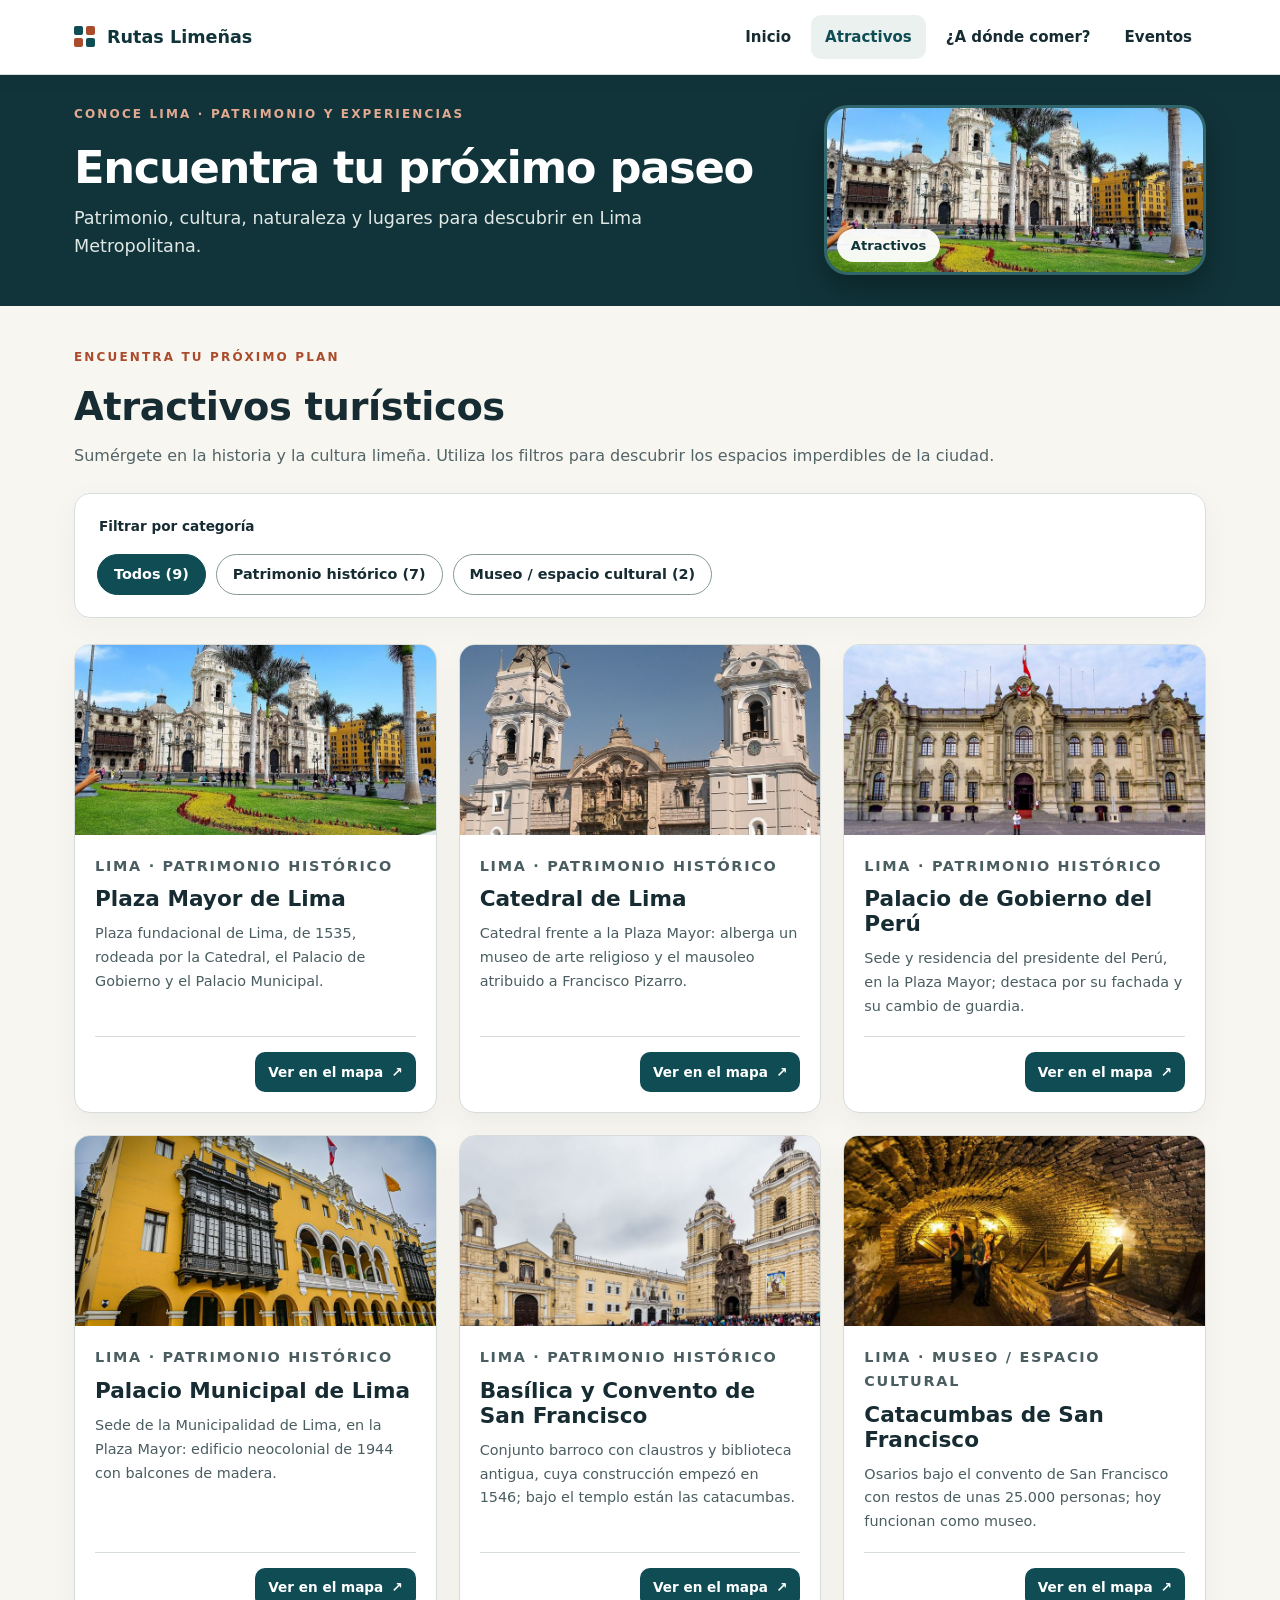
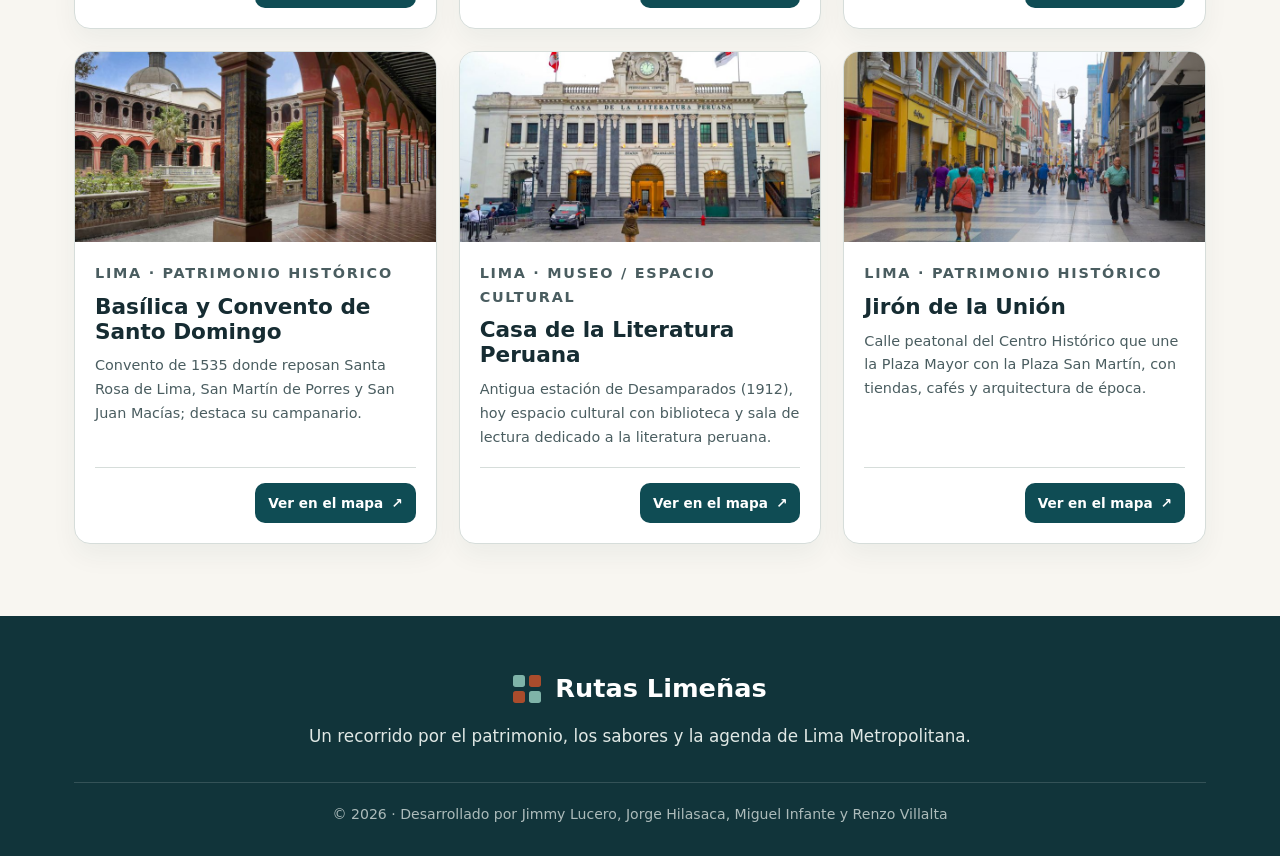
==== commit e4daa8be: "Se actualizó el codigo 23.10.2026 22.09" ====
--- a/atractivos.html
+++ b/atractivos.html
@@ -2,19 +2,6 @@
 <!--
   ============================================================
   atractivos.html · Sección "Atractivos turísticos" de "Rutas Limeñas"
-  ------------------------------------------------------------
-  Página estática: solo HTML5 y CSS3 (css/estilos.css).
-  Sin JavaScript ni frameworks externos.
-
-  Las 9 tarjetas se escribieron directamente en el HTML con datos
-  del archivo inventario.json (93 registros en la sección).
-  Cómo funciona sin JavaScript:
-    - Filtros  → botones de opción (radio) + regla CSS :has()
-    - Enlaces  → cada tarjeta abre su ubicación en Google Maps
-  Estructura:
-    header  → logotipo, menú móvil y navegación
-    main    → hero ligero + filtros + 9 tarjetas con enlaces
-    footer  → nombre del sitio, descripción y autores
   ============================================================
 -->
 <html lang="es">
@@ -23,7 +10,16 @@
     <!-- Viewport: necesario para que las media queries funcionen en móviles -->
     <meta name="viewport" content="width=device-width, initial-scale=1">
     <meta name="theme-color" content="#11343a">
-    <meta name="description" content="Explora atractivos, gastronomía y eventos de Lima Metropolitana con descripciones breves y enlaces a mapas.">
+    <meta name="description" content="Nueve atractivos del centro histórico de Lima: plazas, iglesias, palacios, catacumbas y casas culturales, con filtro por categoría y enlace al mapa.">
+    <!-- Favicon -->
+    <link rel="icon" href="imagenes/favicon.svg" type="image/svg+xml">
+    <!-- Etiquetas para compartir (Open Graph). Sustituir SU-DOMINIO por el dominio real al publicar -->
+    <meta property="og:type" content="website">
+    <meta property="og:locale" content="es_PE">
+    <meta property="og:site_name" content="Rutas Limeñas">
+    <meta property="og:title" content="Atractivos turísticos | Rutas Limeñas">
+    <meta property="og:description" content="Nueve atractivos del centro histórico de Lima, con filtro por categoría y enlace al mapa.">
+    <meta property="og:image" content="https://SU-DOMINIO/imagenes/grandes/atractivo_1.jpg">
     <title>Atractivos turísticos | Rutas Limeñas</title>
 
     <!-- Hoja de estilos externa: todo el diseño visual del sitio -->
@@ -37,14 +33,9 @@
     <!-- ================= CABECERA ================= -->
     <header class="site-header">
       <div class="wrap nav">
-        <!-- Logotipo: los 4 <i> se dibujan como cuadros con CSS Grid -->
+        <!-- Logotipo: imagen SVG decorativa (el enlace ya tiene aria-label) -->
         <a class="brand" href="index.html" aria-label="Rutas Limeñas, ir al inicio">
-          <span class="logo" aria-hidden="true">
-            <i></i>
-            <i></i>
-            <i></i>
-            <i></i>
-          </span>
+          <img class="logo" src="imagenes/logo.svg" alt="" width="21" height="21">
           Rutas Limeñas
         </a>
 
@@ -334,12 +325,7 @@
       <!-- Composición centrada: marca, frase y, bajo una línea, el año y los autores -->
       <div class="wrap footer-inner">
         <a class="brand brand-footer" href="index.html" aria-label="Rutas Limeñas, ir al inicio">
-          <span class="logo" aria-hidden="true">
-            <i></i>
-            <i></i>
-            <i></i>
-            <i></i>
-          </span>
+          <img class="logo" src="imagenes/logo-claro.svg" alt="" width="28" height="28">
           Rutas Limeñas
         </a>
         <p class="footer-lema">Un recorrido por el patrimonio, los sabores y la agenda de Lima Metropolitana.</p>
--- a/css/estilos.css
+++ b/css/estilos.css
@@ -213,23 +213,11 @@
   white-space: nowrap;
 }
 
-/* Logotipo: rejilla de 2 × 2 cuadros */
+/* Logotipo: imagen SVG de 2 × 2 cuadros (imagenes/logo.svg) */
 .logo {
-  display: grid;
-  grid-template-columns: repeat(2, 9px);
-  gap: 3px;
-}
-
-.logo i {
-  width: 9px;
-  height: 9px;
-  border-radius: 2px;
-  background-color: var(--primary);
-}
-
-.logo i:nth-child(2),
-.logo i:nth-child(3) {
-  background-color: var(--terra);
+  display: block;
+  width: 21px;
+  height: 21px;
 }
 
 /* Enlaces del menú en fila; flex-wrap permite saltar de línea */
@@ -945,20 +933,10 @@
   font-size: 1.6rem;
 }
 
+/* En el pie se usa la versión clara (logo-claro.svg), visible sobre fondo oscuro */
 .brand-footer .logo {
-  grid-template-columns: repeat(2, 12px);
-  gap: 4px;
-}
-
-.brand-footer .logo i {
-  width: 12px;
-  height: 12px;
-}
-
-/* Sobre el fondo oscuro, el petróleo del logo se aclara para que se vea */
-.brand-footer .logo i:nth-child(1),
-.brand-footer .logo i:nth-child(4) {
-  background-color: #7fb3a8;
+  width: 28px;
+  height: 28px;
 }
 
 /* Frase descriptiva: tamaño de lectura cómodo y ancho limitado */
